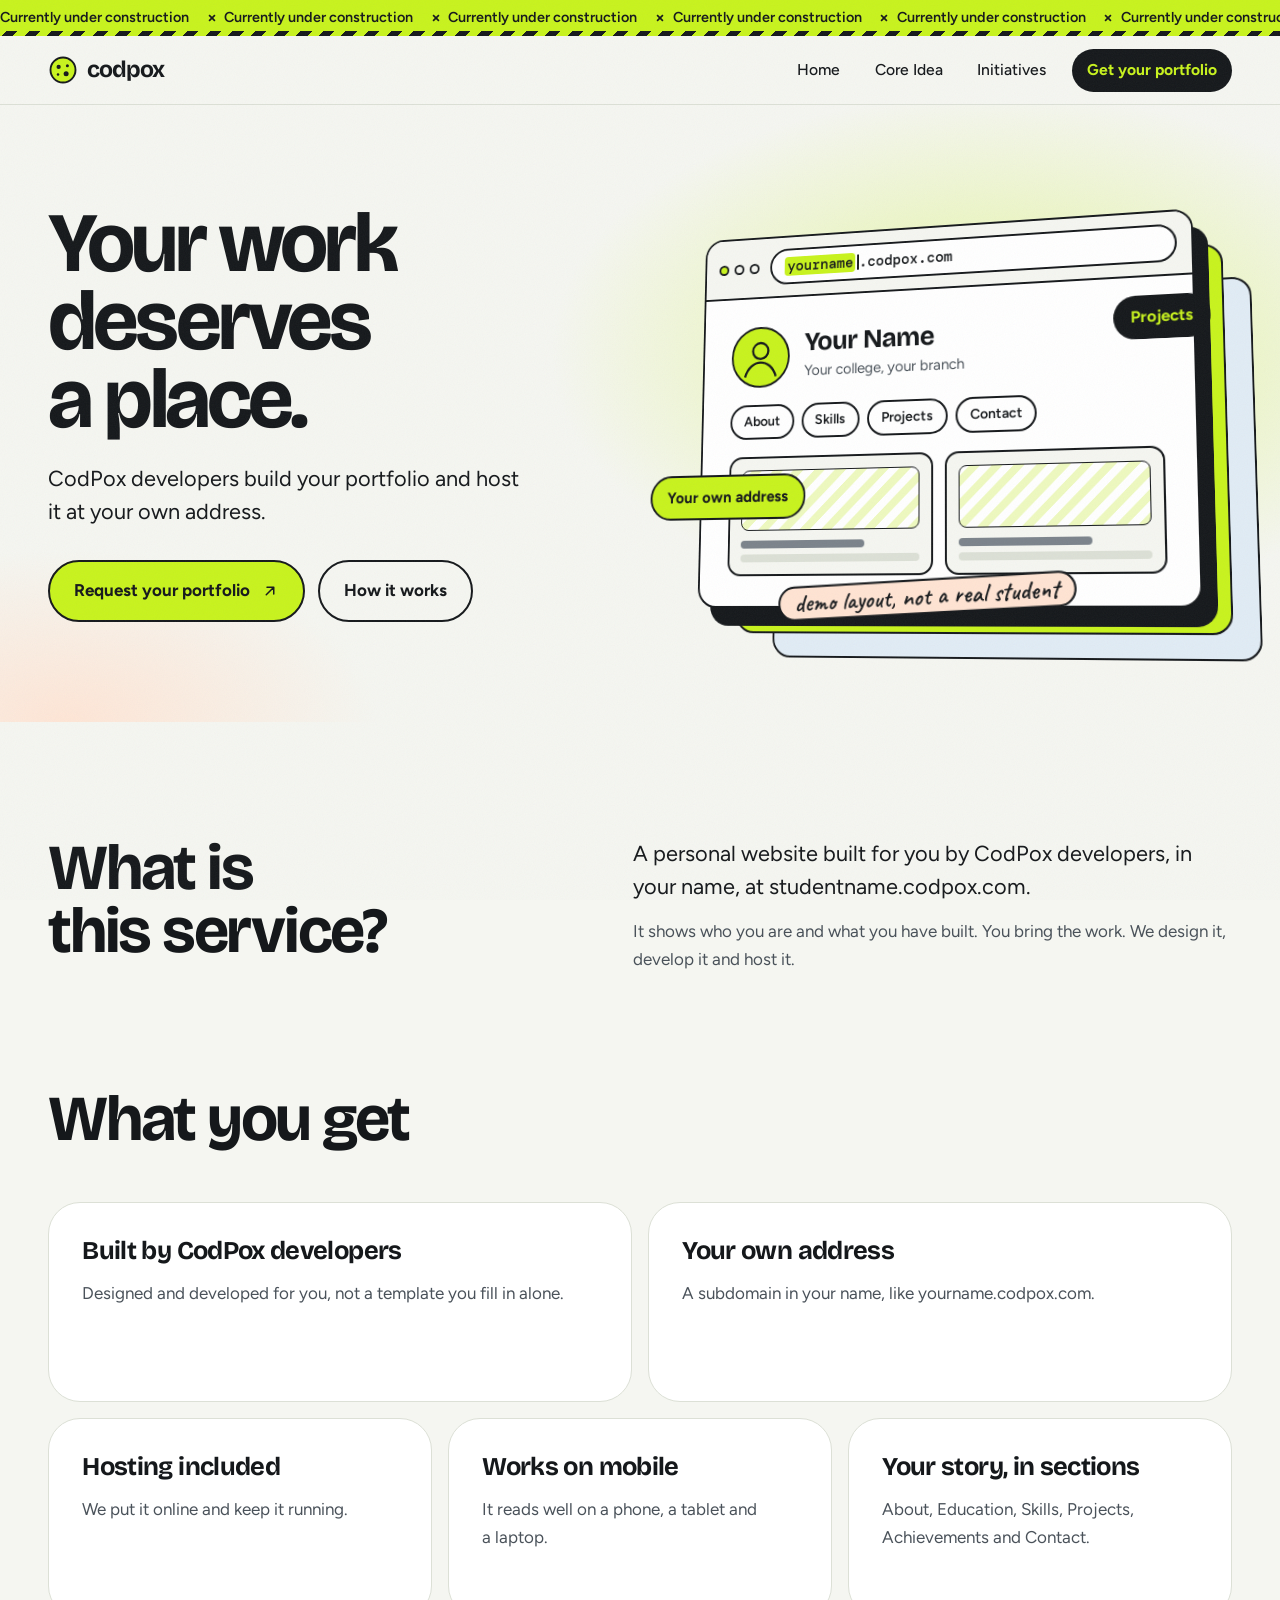
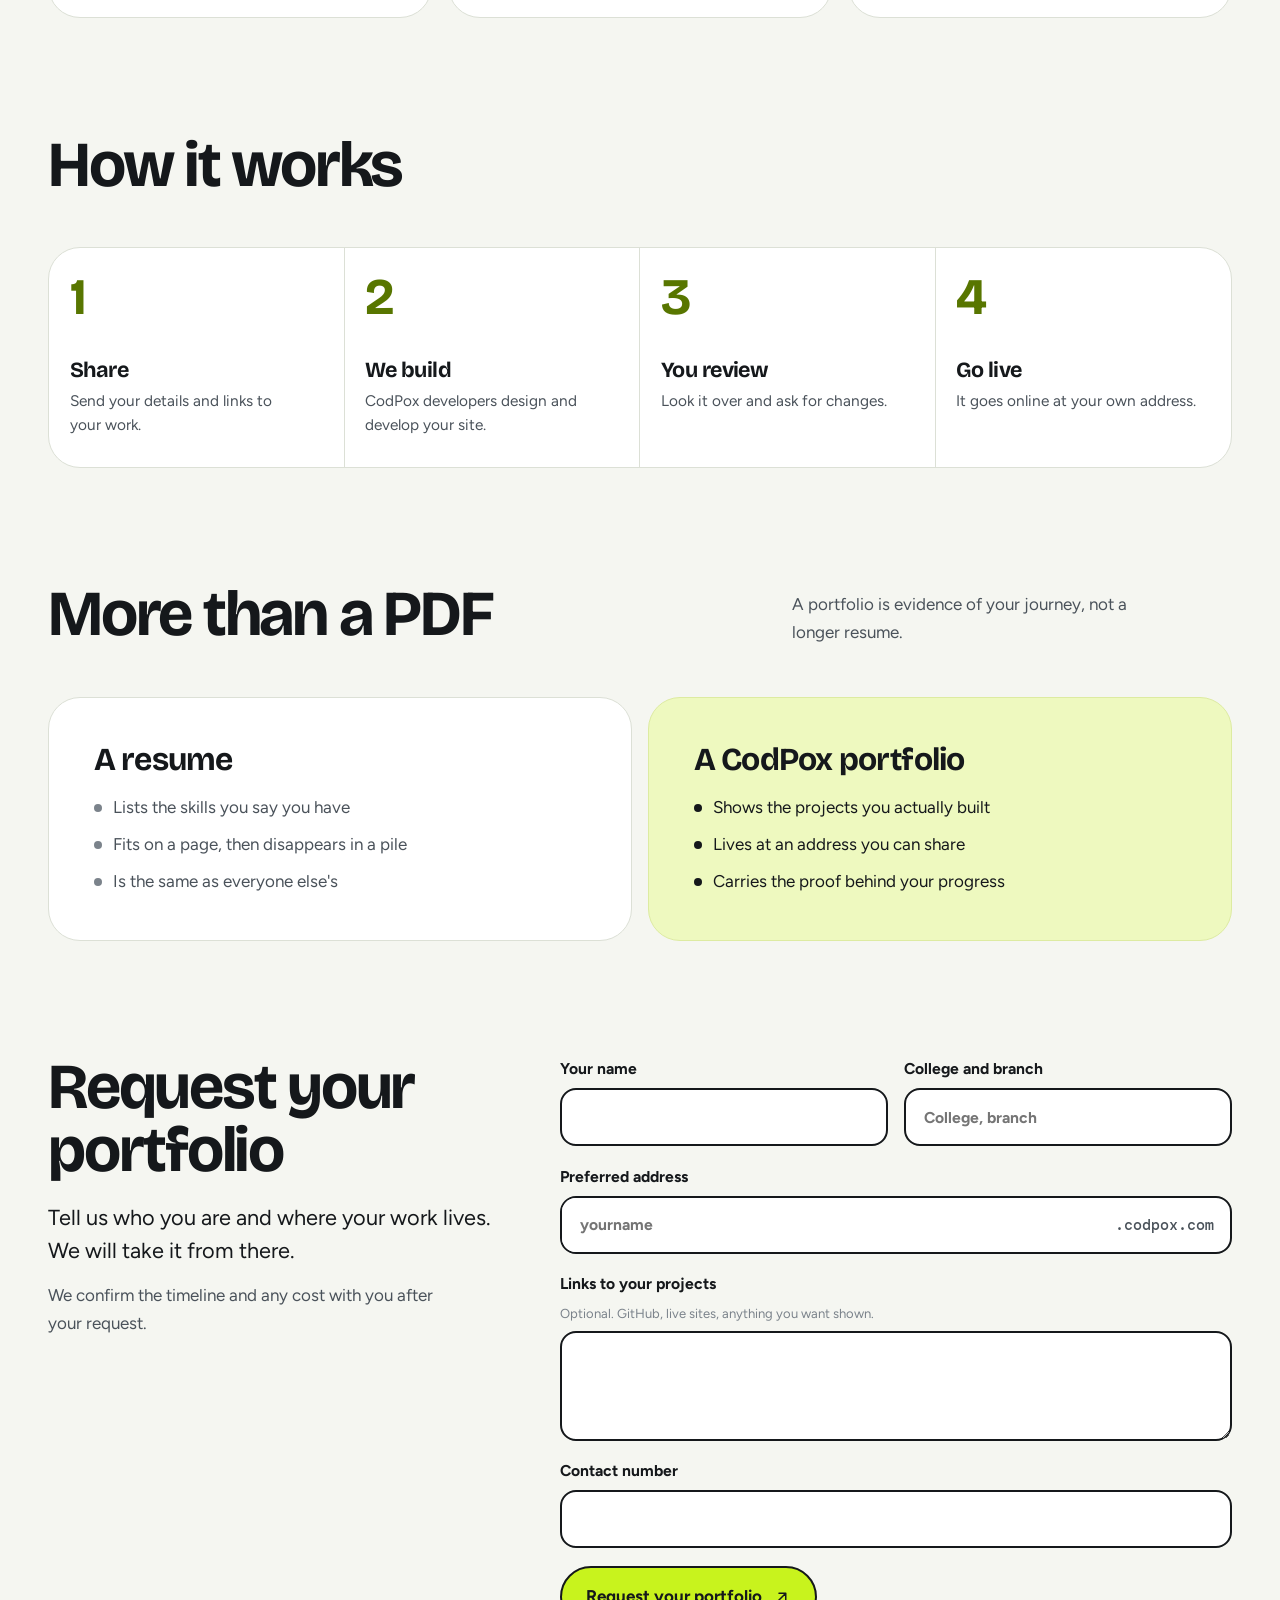
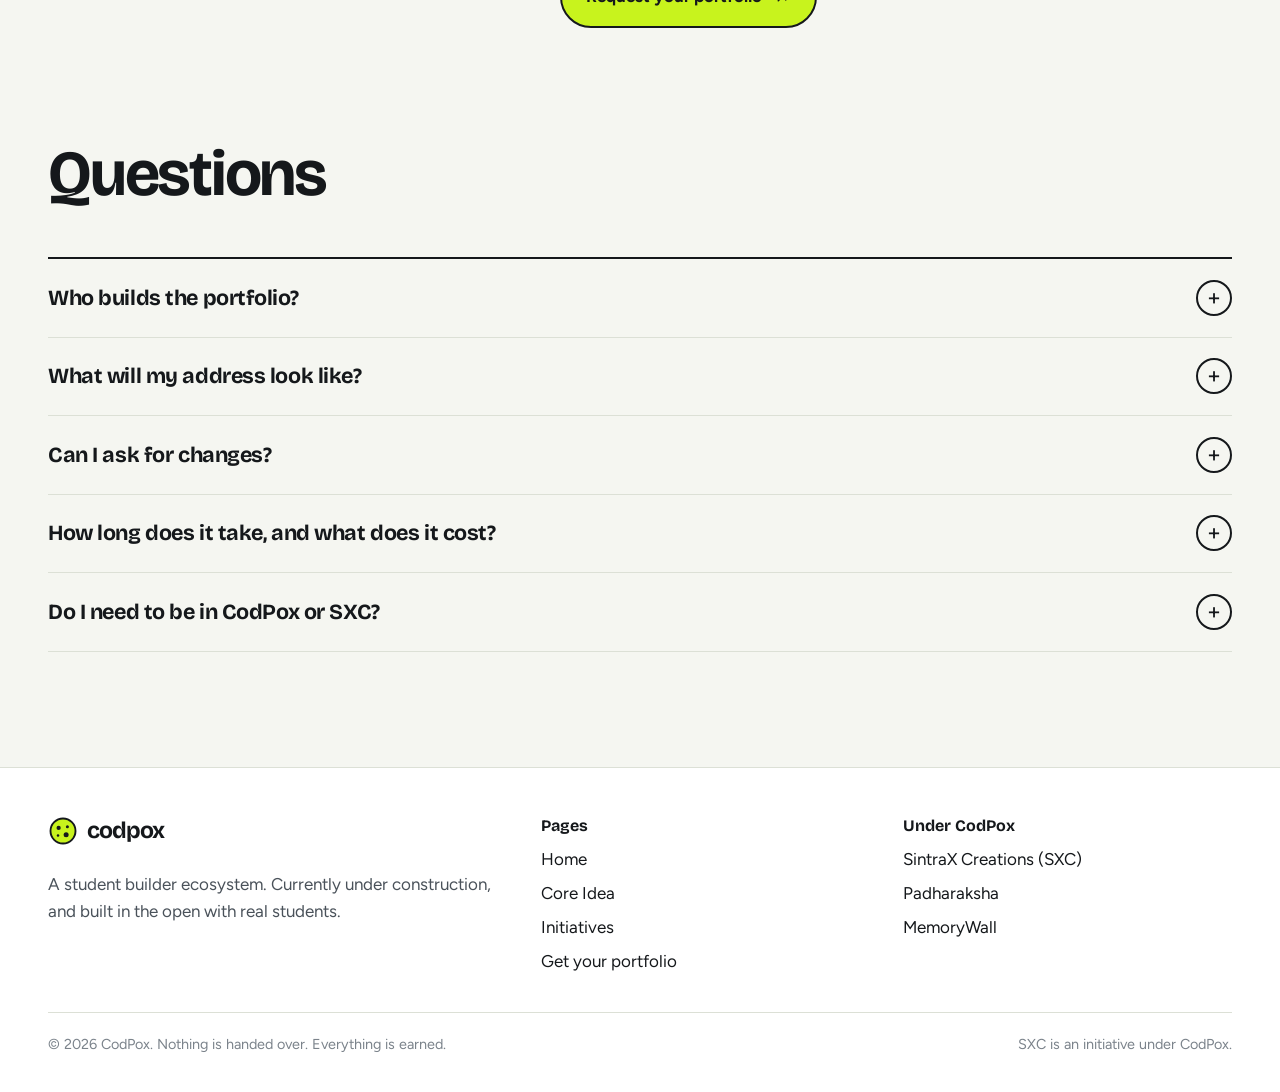
==== portfolio.html @ 6e6ae678 "Add CodPox website" ====
<!doctype html>
<html lang="en">
<head>
<meta charset="utf-8">
<meta name="viewport" content="width=device-width,initial-scale=1">
<title>Get your portfolio | CodPox</title>
<meta name="description" content="CodPox developers build your portfolio and host it at yourname.codpox.com. Your work deserves a place.">
<meta name="theme-color" content="#C8F31D">
<link rel="icon" href="data:image/svg+xml,%3Csvg xmlns='http://www.w3.org/2000/svg' viewBox='0 0 48 48'%3E%3Ccircle cx='24' cy='24' r='20' fill='%23C8F31D' stroke='%2315181B' stroke-width='3'/%3E%3Ccircle cx='17' cy='19' r='3.4'/%3E%3Ccircle cx='31' cy='17' r='2.4'/%3E%3Ccircle cx='29' cy='30' r='4'/%3E%3C/svg%3E">
<link rel="preconnect" href="https://fonts.googleapis.com">
<link rel="preconnect" href="https://fonts.gstatic.com" crossorigin>
<link href="https://fonts.googleapis.com/css2?family=Bricolage+Grotesque:opsz,wght@12..96,500;12..96,700;12..96,800&family=Caveat:wght@600&family=DM+Mono:wght@500&family=Figtree:wght@400;500;600;700&display=swap" rel="stylesheet">
<link rel="stylesheet" href="css/style.css">
</head>
<body>
<svg width="0" height="0" style="position:absolute" aria-hidden="true"><defs>
<symbol id="i-arrow" viewBox="0 0 24 24"><path d="M7 17 17 7M8 7h9v9"/></symbol>
<symbol id="i-x" viewBox="0 0 24 24"><path d="M5 5l14 14M19 5 5 19" stroke-width="4"/></symbol>
<symbol id="i-spore" viewBox="0 0 48 48"><circle cx="24" cy="24" r="20" fill="#C8F31D" stroke="#15181B" stroke-width="3"/><circle cx="17" cy="19" r="3.4" fill="#15181B"/><circle cx="31" cy="17" r="2.4" fill="#15181B"/><circle cx="29" cy="30" r="4" fill="#15181B"/><circle cx="16" cy="31" r="2" fill="#15181B"/></symbol>
</defs></svg>
<a class="sr" href="#main">Skip to content</a>
<div class="tape" role="note" aria-label="CodPox is currently under construction"><div class="track" aria-hidden="true"><span>Currently under construction<svg viewBox="0 0 24 24" aria-hidden="true"><use href="#i-x" stroke="#15181B" fill="none"/></svg></span><span>Currently under construction<svg viewBox="0 0 24 24" aria-hidden="true"><use href="#i-x" stroke="#15181B" fill="none"/></svg></span><span>Currently under construction<svg viewBox="0 0 24 24" aria-hidden="true"><use href="#i-x" stroke="#15181B" fill="none"/></svg></span><span>Currently under construction<svg viewBox="0 0 24 24" aria-hidden="true"><use href="#i-x" stroke="#15181B" fill="none"/></svg></span><span>Currently under construction<svg viewBox="0 0 24 24" aria-hidden="true"><use href="#i-x" stroke="#15181B" fill="none"/></svg></span><span>Currently under construction<svg viewBox="0 0 24 24" aria-hidden="true"><use href="#i-x" stroke="#15181B" fill="none"/></svg></span><span>Currently under construction<svg viewBox="0 0 24 24" aria-hidden="true"><use href="#i-x" stroke="#15181B" fill="none"/></svg></span><span>Currently under construction<svg viewBox="0 0 24 24" aria-hidden="true"><use href="#i-x" stroke="#15181B" fill="none"/></svg></span><span>Currently under construction<svg viewBox="0 0 24 24" aria-hidden="true"><use href="#i-x" stroke="#15181B" fill="none"/></svg></span><span>Currently under construction<svg viewBox="0 0 24 24" aria-hidden="true"><use href="#i-x" stroke="#15181B" fill="none"/></svg></span><span>Currently under construction<svg viewBox="0 0 24 24" aria-hidden="true"><use href="#i-x" stroke="#15181B" fill="none"/></svg></span><span>Currently under construction<svg viewBox="0 0 24 24" aria-hidden="true"><use href="#i-x" stroke="#15181B" fill="none"/></svg></span><span>Currently under construction<svg viewBox="0 0 24 24" aria-hidden="true"><use href="#i-x" stroke="#15181B" fill="none"/></svg></span><span>Currently under construction<svg viewBox="0 0 24 24" aria-hidden="true"><use href="#i-x" stroke="#15181B" fill="none"/></svg></span><span>Currently under construction<svg viewBox="0 0 24 24" aria-hidden="true"><use href="#i-x" stroke="#15181B" fill="none"/></svg></span><span>Currently under construction<svg viewBox="0 0 24 24" aria-hidden="true"><use href="#i-x" stroke="#15181B" fill="none"/></svg></span></div></div>
<header class="nav"><div class="wrap">
<a class="logo" href="index.html" aria-label="CodPox home"><svg viewBox="0 0 48 48" aria-hidden="true"><use href="#i-spore"/></svg>codpox</a>
<button class="burger" aria-label="Menu" aria-expanded="false" aria-controls="menu"><span></span><span></span><span></span></button>
<nav aria-label="Main"><ul class="menu" id="menu"><li><a href="index.html">Home</a></li><li><a href="core-idea.html">Core Idea</a></li><li><a href="initiatives.html">Initiatives</a></li><li class="cta"><a href="portfolio.html" aria-current="page">Get your portfolio</a></li></ul></nav>
</div></header>
<main id="main">

<section class="phero">
<div class="wrap">
<div>
<h1>Your work deserves a place.</h1>
<p class="lead">CodPox developers build your portfolio and host it at your own address.</p>
<div class="actions"><a class="btn" href="#request-form">Request your portfolio <svg class="ico" viewBox="0 0 24 24" aria-hidden="true"><use href="#i-arrow"/></svg></a><a class="btn btn--ghost" href="#how">How it works</a></div>
</div>
<div class="stage3d"><div class="tilt" data-tilt>
<div class="browser">
<div class="chrome"><div class="dots" aria-hidden="true"><i></i><i></i><i></i></div>
<div class="addr" role="img" aria-label="Browser address: yourname.codpox.com"><b><span data-typer>yourname</span></b><span class="caret" aria-hidden="true"></span>.codpox.com</div></div>
<div class="site" aria-hidden="true">
<div class="who"><div class="avatar"></div><div><h3>Your Name</h3><p>Your college, your branch</p></div></div>
<div class="sec-chips"><span>About</span><span>Skills</span><span>Projects</span><span>Contact</span></div>
<div class="pgrid"><div class="pcard"><div class="shot"></div><i></i><i></i></div><div class="pcard"><div class="shot"></div><i></i><i></i></div></div>
</div></div>
<span class="float f1" aria-hidden="true">Projects</span><span class="float f2" aria-hidden="true">Your own address</span>
<div class="demo-tag" aria-hidden="true"><span class="hand">demo layout, not a real student</span></div>
</div></div>
</div>
</section>

<section class="sec">
<div class="wrap split">
<h2>What is this service?</h2>
<div>
<p class="lead">A personal website built for you by CodPox developers, in your name, at studentname.codpox.com.</p>
<p>It shows who you are and what you have built. You bring the work. We design it, develop it and host it.</p>
</div>
</div>
</section>

<section class="sec" style="padding-top:0">
<div class="wrap">
<div class="head"><h2>What you get</h2></div>
<div class="get">
<article class="card g1 panel--lime"><h3>Built by CodPox developers</h3><p>Designed and developed for you, not a template you fill in alone.</p></article>
<article class="card g2 panel--sky"><h3>Your own address</h3><p>A subdomain in your name, like yourname.codpox.com.</p></article>
<article class="card g3"><h3>Hosting included</h3><p>We put it online and keep it running.</p></article>
<article class="card g4"><h3>Works on mobile</h3><p>It reads well on a phone, a tablet and a laptop.</p></article>
<article class="card g5 panel--peach"><h3>Your story, in sections</h3><p>About, Education, Skills, Projects, Achievements and Contact.</p></article>
</div>
</div>
</section>

<section class="sec" id="how" style="padding-top:0">
<div class="wrap">
<div class="head"><h2>How it works</h2></div>
<div class="steps" style="grid-template-columns:repeat(4,1fr)">
<div class="step"><h3>Share</h3><p>Send your details and links to your work.</p></div>
<div class="step"><h3>We build</h3><p>CodPox developers design and develop your site.</p></div>
<div class="step"><h3>You review</h3><p>Look it over and ask for changes.</p></div>
<div class="step"><h3>Go live</h3><p>It goes online at your own address.</p></div>
</div>
</div>
</section>

<section class="sec" style="padding-top:0">
<div class="wrap">
<div class="head"><h2>More than a PDF</h2><p>A portfolio is evidence of your journey, not a longer resume.</p></div>
<div class="vs">
<div class="panel"><h3>A resume</h3><ul><li>Lists the skills you say you have</li><li>Fits on a page, then disappears in a pile</li><li>Is the same as everyone else's</li></ul></div>
<div class="panel panel--lime"><h3>A CodPox portfolio</h3><ul><li>Shows the projects you actually built</li><li>Lives at an address you can share</li><li>Carries the proof behind your progress</li></ul></div>
</div>
</div>
</section>

<section class="sec" id="request-form" style="padding-top:0">
<div class="wrap formwrap">
<div><h2>Request your portfolio</h2><p class="lead" style="margin-top:1.2rem">Tell us who you are and where your work lives. We will take it from there.</p>
<p style="margin-top:1rem">We confirm the timeline and any cost with you after your request.</p></div>
<div>
<form id="request" data-contact="">
<div class="two">
<label>Your name<input name="name" required autocomplete="name"></label>
<label>College and branch<input name="college" required placeholder="College, branch"></label>
</div>
<label>Preferred address<span class="field"><input name="address" required placeholder="yourname" pattern="[A-Za-z0-9\-]+" title="Letters, numbers and hyphens only" autocapitalize="none"><span>.codpox.com</span></span></label>
<label>Links to your projects <small>Optional. GitHub, live sites, anything you want shown.</small><textarea name="links"></textarea></label>
<label>Contact number<input name="phone" type="tel" required autocomplete="tel"></label>
<div><button class="btn" type="submit">Request your portfolio <svg class="ico" viewBox="0 0 24 24" aria-hidden="true"><use href="#i-arrow"/></svg></button></div>
</form>
<div class="result" id="result" role="status" aria-live="polite">
<h3>Your request is ready</h3>
<pre id="summary"></pre>
<p id="result-note"></p>
<div class="actions" style="margin-top:1rem"><button class="btn btn--ghost" id="copy" type="button">Copy request</button></div>
</div>
</div>
</div>
</section>

<section class="sec" style="padding-top:0">
<div class="wrap">
<div class="head"><h2>Questions</h2></div>
<details><summary>Who builds the portfolio?</summary><p>CodPox developers design and develop it for you.</p></details>
<details><summary>What will my address look like?</summary><p>A subdomain in your name, such as yourname.codpox.com. If the name you want is taken, we will agree on another with you.</p></details>
<details><summary>Can I ask for changes?</summary><p>Yes. You review the portfolio before it goes live and can ask for changes then.</p></details>
<details><summary>How long does it take, and what does it cost?</summary><p>We confirm both with you after you send your request.</p></details>
<details><summary>Do I need to be in CodPox or SXC?</summary><p>Your portfolio shows the work you have built. Send your request and we will confirm the details with you.</p></details>
</div>
</section>
</main>
<footer class="foot"><div class="wrap">
<div class="cols">
<div><a class="logo" href="index.html"><svg viewBox="0 0 48 48" aria-hidden="true"><use href="#i-spore"/></svg>codpox</a>
<p style="margin-top:1rem">A student builder ecosystem. Currently under construction, and built in the open with real students.</p></div>
<div><h4>Pages</h4><ul><li><a href="index.html">Home</a></li><li><a href="core-idea.html">Core Idea</a></li><li><a href="initiatives.html">Initiatives</a></li><li><a href="portfolio.html">Get your portfolio</a></li></ul></div>
<div><h4>Under CodPox</h4><ul><li><a href="https://sxc.codpox.com" target="_blank" rel="noopener">SintraX Creations (SXC)</a></li><li><span>Padharaksha</span></li><li><span>MemoryWall</span></li></ul></div>
</div>
<div class="fine"><span>© 2026 CodPox. Nothing is handed over. Everything is earned.</span><span>SXC is an initiative under CodPox.</span></div>
</div></footer>
<script src="js/main.js" defer></script>
</body>
</html>
---- css/style.css ----
/* CodPox — light, premium, construction-tape identity */
:root{
  --paper:#F5F6F1;
  --white:#FFFFFF;
  --ink:#15181B;
  --ink-2:#4A525A;
  --ink-3:#7B838B;
  --line:#DCE0D6;
  --lime:#C8F31D;
  --lime-deep:#587600;
  --lime-pale:#EEF9BF;
  --sky:#E1ECF5;
  --peach:#FFE4D3;
  --amber:#F5A623;

  --display:"Bricolage Grotesque","Segoe UI",system-ui,sans-serif;
  --body:"Figtree","Segoe UI",system-ui,sans-serif;
  --hand:"Caveat","Segoe Print",cursive;
  --mono:"DM Mono",ui-monospace,Menlo,monospace;

  --r-lg:32px; --r-md:22px; --r-sm:12px;
  --ease:cubic-bezier(.2,.8,.2,1);
}
*,*::before,*::after{box-sizing:border-box}
*{margin:0}
html{overflow-x:clip;scroll-behavior:smooth;-webkit-text-size-adjust:100%}
body{
  font:400 1.0625rem/1.62 var(--body);
  background:var(--paper);color:var(--ink);
  -webkit-font-smoothing:antialiased;overflow-x:hidden;
}
body::before{ /* fine paper grain */
  content:"";position:fixed;inset:0;pointer-events:none;z-index:100;opacity:.05;
  background-image:url("data:image/svg+xml,%3Csvg xmlns='http://www.w3.org/2000/svg' width='160' height='160'%3E%3Cfilter id='n'%3E%3CfeTurbulence type='fractalNoise' baseFrequency='.9' numOctaves='2' stitchTiles='stitch'/%3E%3C/filter%3E%3Crect width='100%25' height='100%25' filter='url(%23n)'/%3E%3C/svg%3E");
}
img,svg,canvas{display:block;max-width:100%}
a{color:inherit;text-decoration:none}
button,input,textarea{font:inherit;color:inherit}
:focus-visible{outline:3px solid var(--ink);outline-offset:3px;border-radius:6px}
::selection{background:var(--lime);color:var(--ink)}
.sr{position:absolute;width:1px;height:1px;overflow:hidden;clip:rect(0 0 0 0);white-space:nowrap}

.wrap{width:min(1240px,100% - 2*clamp(16px,4vw,48px));margin-inline:auto}
.sec{padding-block:clamp(64px,9vw,128px)}
.sec--tight{padding-block:clamp(40px,6vw,80px)}

h1,h2,h3{font-family:var(--display);font-weight:700;letter-spacing:-.035em;line-height:.98;text-wrap:balance}
h1{font-size:clamp(3rem,8.2vw,7.6rem);line-height:.9;letter-spacing:-.045em}
h2{font-size:clamp(2.1rem,5vw,4.2rem)}
h3{font-size:clamp(1.3rem,2vw,1.7rem);line-height:1.08;letter-spacing:-.025em}
p{max-width:62ch;color:var(--ink-2);text-wrap:pretty}
.lead{font-size:clamp(1.15rem,1.7vw,1.4rem);line-height:1.5;color:var(--ink)}
.hand{font-family:var(--hand);font-weight:600;font-size:1.6rem;line-height:1;color:var(--ink);letter-spacing:0}

/* ---------- construction tape (site-wide) ---------- */
.tape{position:relative;overflow:hidden;background:var(--lime);color:var(--ink);height:36px;display:flex;align-items:center;font-weight:600;font-size:.9rem}
.tape::after{content:"";position:absolute;left:0;right:0;bottom:0;height:5px;background:repeating-linear-gradient(-45deg,var(--ink) 0 8px,transparent 8px 16px)}
.track{display:flex;align-items:center;width:max-content;animation:slide 38s linear infinite;white-space:nowrap}
.track span{display:inline-flex;align-items:center;gap:1.1rem;padding-right:1.1rem}
.track svg{width:10px;height:10px;flex:none}
@keyframes slide{to{transform:translateX(-50%)}}

/* ---------- header ---------- */
.nav{position:sticky;top:0;z-index:60;background:rgba(245,246,241,.84);-webkit-backdrop-filter:blur(14px);backdrop-filter:blur(14px);border-bottom:1px solid var(--line)}
.nav .wrap{display:flex;align-items:center;justify-content:space-between;height:68px;gap:1rem}
.logo{display:inline-flex;align-items:center;gap:.55rem;font:700 1.45rem/1 var(--display);letter-spacing:-.04em}
.logo svg{width:30px;height:30px}
.menu{display:flex;align-items:center;gap:.25rem;list-style:none;padding:0}
.menu a{display:block;padding:.55rem .95rem;border-radius:999px;font-weight:500;font-size:.98rem;transition:background .2s}
.menu a:hover{background:rgba(21,24,27,.06)}
.menu a[aria-current="page"]{background:var(--ink);color:#fff}
.menu .cta a{background:var(--lime);font-weight:700;margin-left:.4rem}
.menu .cta a:hover{background:#B8E40F}
.menu .cta a[aria-current="page"]{background:var(--ink);color:var(--lime)}
.burger{display:none;width:44px;height:44px;border:1px solid var(--line);border-radius:50%;background:#fff;cursor:pointer;place-items:center}
.burger span{display:block;width:18px;height:2px;background:var(--ink);margin:3px auto;transition:transform .25s var(--ease),opacity .2s}
@media(max-width:860px){
  .burger{display:grid}
  .menu{position:absolute;left:0;right:0;top:68px;flex-direction:column;align-items:stretch;background:var(--paper);padding:12px 16px 20px;border-bottom:1px solid var(--line);display:none}
  .menu.open{display:flex}
  .menu a{padding:.9rem 1rem;font-size:1.1rem}
  .menu .cta a{margin:.4rem 0 0;text-align:center}
  .burger[aria-expanded="true"] span:nth-child(1){transform:translateY(5px) rotate(45deg)}
  .burger[aria-expanded="true"] span:nth-child(2){opacity:0}
  .burger[aria-expanded="true"] span:nth-child(3){transform:translateY(-5px) rotate(-45deg)}
}

/* ---------- buttons ---------- */
.btn{position:relative;display:inline-flex;align-items:center;gap:.7rem;padding:.95rem 1.5rem;border-radius:999px;font-weight:700;border:2px solid var(--ink);background:var(--lime);color:var(--ink);cursor:pointer;overflow:hidden;isolation:isolate;transition:color .3s var(--ease)}
.btn::before{content:"";position:absolute;inset:0;background:var(--ink);transform:translateY(101%);transition:transform .4s var(--ease);z-index:-1}
.btn:hover{color:var(--lime)}
.btn:hover::before{transform:none}
.btn .ico{width:18px;height:18px;transition:transform .3s var(--ease)}
.btn:hover .ico{transform:rotate(45deg)}
.btn--ghost{background:transparent}
.btn--ghost:hover{color:#fff}
.ico{width:20px;height:20px;fill:none;stroke:currentColor;stroke-width:2;stroke-linecap:round;stroke-linejoin:round;flex:none}
.actions{display:flex;flex-wrap:wrap;gap:.8rem;margin-top:2rem}

/* ---------- status ---------- */
.status{display:inline-flex;align-items:center;gap:.5rem;padding:.35rem .8rem;border-radius:999px;background:#fff;border:1px solid var(--line);font-weight:600;font-size:.88rem;white-space:nowrap}
.status i{width:9px;height:9px;border-radius:50%;background:var(--ink-3)}
.s-run i{background:#6FBF00;box-shadow:0 0 0 0 rgba(111,191,0,.5);animation:pulse 2.2s infinite}
.s-dev i{background:var(--amber)}
@keyframes pulse{70%{box-shadow:0 0 0 8px rgba(111,191,0,0)}100%{box-shadow:0 0 0 0 rgba(111,191,0,0)}}

/* ---------- panels ---------- */
.panel{background:#fff;border:1px solid var(--line);border-radius:var(--r-lg);padding:clamp(24px,3.5vw,48px)}
.panel--lime{background:var(--lime-pale);border-color:#DDEBA1}
.panel--sky{background:var(--sky);border-color:#CBDCEA}
.panel--peach{background:var(--peach);border-color:#F4D0B9}
.panel--dash{background:transparent;border:2px dashed #B8BEB0}

/* ---------- HOME hero ---------- */
.hero{position:relative;overflow:hidden;padding-block:clamp(36px,6vw,80px) clamp(48px,7vw,96px);
  background:
    radial-gradient(48% 55% at 82% 38%,rgba(200,243,29,.38),transparent 70%),
    radial-gradient(40% 45% at 6% 100%,rgba(225,236,245,.95),transparent 70%)}
.hero .wrap{position:relative;min-height:clamp(480px,70vh,720px);display:flex;flex-direction:column;justify-content:center}
.hero h1{position:relative;z-index:2}
.line{display:block;overflow:hidden;padding-bottom:.07em}
.line>span{display:inline-block;transform:translateY(112%);animation:rise 1s var(--ease) forwards;animation-delay:calc(var(--i)*110ms + 150ms)}
@keyframes rise{to{transform:none}}
.hero .sub{position:relative;z-index:2;margin-top:1.8rem;max-width:34ch}
.hero .actions{position:relative;z-index:2}
.spore{position:absolute;right:-2%;top:50%;translate:0 -50%;width:min(52vw,660px);aspect-ratio:1;z-index:1}
.spore canvas{width:100%;height:100%;cursor:grab}
.note{position:absolute;z-index:3;display:flex;align-items:flex-start;gap:.35rem;transform:rotate(-5deg)}
.note svg{width:54px;height:54px;stroke:var(--ink);fill:none;stroke-width:2.2;stroke-linecap:round;stroke-linejoin:round}
.hero .note{right:5%;bottom:6%}
@media(max-width:860px){
  .hero .wrap{min-height:0}
  .spore{position:relative;right:auto;top:auto;translate:none;width:min(88vw,460px);margin:1.5rem auto -1rem}
  .hero .note{right:4%;bottom:0}
}

/* marquee band */
.band{position:relative;background:var(--lime);border-block:3px solid var(--ink);transform:rotate(-1.4deg);margin-block:clamp(10px,2vw,30px);overflow:hidden}
.band .track{animation-duration:46s;font:700 clamp(2.2rem,6vw,5rem)/1 var(--display);letter-spacing:-.04em;padding-block:.9rem}
.band .track span{gap:clamp(1.2rem,3vw,2.4rem);padding-right:clamp(1.2rem,3vw,2.4rem)}
.band .track svg{width:clamp(28px,4vw,48px);height:clamp(28px,4vw,48px)}
.band--ink{background:var(--ink);color:var(--lime);transform:rotate(1.2deg);margin-top:-8px;border-color:var(--ink)}
.band--ink .track{animation-direction:reverse;font-size:clamp(1.3rem,3vw,2.2rem);padding-block:.7rem}

/* what is */
.split{display:grid;grid-template-columns:1fr 1.15fr;gap:clamp(24px,5vw,80px);align-items:start}
.split p+p{margin-top:1rem}
@media(max-width:860px){.split{grid-template-columns:1fr}}

/* journey strip */
.stages{display:grid;grid-template-columns:repeat(4,1fr);gap:16px;margin-top:2.5rem;position:relative;counter-reset:st}
.stage{position:relative;background:#fff;border:1px solid var(--line);border-radius:var(--r-md);padding:1.4rem 1.4rem 1.6rem;counter-increment:st}
.stage::before{content:counter(st);display:grid;place-items:center;width:38px;height:38px;border-radius:50%;background:var(--lime);border:2px solid var(--ink);font:700 1rem var(--display);margin-bottom:1.2rem}
.stage h3{margin-bottom:.4rem}
.stage p{font-size:.98rem}
.stage .when{display:inline-block;margin-top:.9rem;font-weight:600;font-size:.85rem;color:var(--ink-3)}
.stage--later{background:transparent;border:2px dashed #B8BEB0}
.stage--later::before{background:transparent;border-style:dashed}
.stage:nth-child(2){margin-top:22px}.stage:nth-child(3){margin-top:44px}.stage:nth-child(4){margin-top:66px}
@media(max-width:960px){.stages{grid-template-columns:1fr 1fr}.stage:nth-child(n){margin-top:0}}
@media(max-width:560px){.stages{grid-template-columns:1fr}}

/* head row */
.head{display:flex;justify-content:space-between;align-items:end;gap:2rem;flex-wrap:wrap;margin-bottom:clamp(28px,4vw,52px)}
.head p{max-width:40ch}

/* running now bento */
.bento{display:grid;grid-template-columns:repeat(6,1fr);gap:16px}
.card{position:relative;display:flex;flex-direction:column;gap:1rem;padding:clamp(22px,2.6vw,36px);border-radius:var(--r-lg);border:1px solid var(--line);background:#fff;min-height:240px}
.card h3{font-size:clamp(1.7rem,3vw,2.6rem)}
.card .push{margin-top:auto;display:flex;align-items:center;justify-content:space-between;gap:1rem;flex-wrap:wrap}
.c-a{grid-column:span 4;background:var(--lime-pale);border-color:#DDEBA1}
.c-b{grid-column:span 2}
.c-c{grid-column:span 3;background:var(--sky);border-color:#CBDCEA}
.c-d{grid-column:span 3;background:transparent;border:2px dashed #B8BEB0}
.card .hand{position:absolute;right:28px;top:22px;transform:rotate(4deg)}
@media(max-width:860px){.c-a,.c-b,.c-c,.c-d{grid-column:span 6}.card{min-height:200px}}
.textlink{display:inline-flex;align-items:center;gap:.4rem;font-weight:700;border-bottom:2px solid var(--lime);padding-bottom:1px}
.textlink:hover{border-color:var(--ink)}

/* three doors */
.doors{display:grid;grid-template-columns:repeat(3,1fr);gap:16px}
.door{position:relative;display:flex;flex-direction:column;justify-content:space-between;gap:3rem;min-height:340px;padding:clamp(22px,2.6vw,34px);border-radius:var(--r-lg);background:#fff;border:1px solid var(--line);overflow:hidden;isolation:isolate}
.door::before{content:"";position:absolute;inset:0;background:var(--lime);transform:translateY(101%);transition:transform .5s var(--ease);z-index:-1}
.door:hover::before,.door:focus-visible::before{transform:none}
.door .pic{width:100%;height:120px}
.door .pic *{vector-effect:non-scaling-stroke}
.door p{color:var(--ink-2);margin-top:.5rem}
.door .go{align-self:flex-end;width:52px;height:52px;border-radius:50%;border:2px solid var(--ink);display:grid;place-items:center;transition:transform .4s var(--ease),background .3s}
.door:hover .go{transform:rotate(45deg);background:var(--ink);color:var(--lime)}
@media(max-width:860px){.doors{grid-template-columns:1fr}.door{min-height:0}}

/* closing */
.closing{position:relative;text-align:left}
.closing h2{font-size:clamp(2.6rem,8vw,7rem);line-height:.92;letter-spacing:-.045em}

/* ---------- footer ---------- */
.foot{border-top:1px solid var(--line);padding-block:48px 36px;background:var(--white)}
.foot .cols{display:grid;grid-template-columns:1.4fr 1fr 1fr;gap:32px}
.foot h4{font:700 1rem var(--display);margin-bottom:.7rem}
.foot ul{list-style:none;padding:0;display:grid;gap:.4rem}
.foot a:hover{text-decoration:underline;text-decoration-color:var(--lime);text-decoration-thickness:3px;text-underline-offset:3px}
.foot .fine{margin-top:36px;padding-top:20px;border-top:1px solid var(--line);font-size:.9rem;color:var(--ink-3);display:flex;justify-content:space-between;gap:1rem;flex-wrap:wrap}
@media(max-width:760px){.foot .cols{grid-template-columns:1fr}}

/* ---------- CORE IDEA ---------- */
.page-hero{padding-block:clamp(40px,6vw,88px) clamp(20px,3vw,40px);background:radial-gradient(45% 60% at 90% 10%,rgba(200,243,29,.3),transparent 70%)}
.page-hero h1{font-size:clamp(2.8rem,7.4vw,6.8rem);max-width:15ch}
.page-hero .lead{margin-top:1.6rem;max-width:44ch}
.crossed{position:relative;height:clamp(200px,25vw,310px);margin-top:clamp(20px,4vw,48px);overflow:hidden}
.crossed .band{position:absolute;left:-3%;right:-3%;top:6%;margin:0}
.crossed .band--ink{top:60%;margin:0}

.statement{font:700 clamp(2.4rem,7vw,6.2rem)/.96 var(--display);letter-spacing:-.045em;max-width:16ch}
.statement em{font-style:normal;background:linear-gradient(transparent 62%,var(--lime) 62% 92%,transparent 92%)}

.qlist{border-top:2px solid var(--ink)}
.q{display:grid;grid-template-columns:1.1fr 1fr;gap:1.5rem;align-items:baseline;padding:1.4rem 0;border-bottom:1px solid var(--line);transition:padding .35s var(--ease),background .3s}
.q:hover{padding-left:1rem;background:linear-gradient(90deg,var(--lime-pale),transparent)}
.q h3{font-size:clamp(1.5rem,3vw,2.4rem)}
.q p{font-size:1.05rem}
@media(max-width:760px){.q{grid-template-columns:1fr;gap:.4rem}}

.steps{display:grid;grid-template-columns:repeat(6,1fr);gap:0;counter-reset:s;border:1px solid var(--line);border-radius:var(--r-lg);background:#fff;overflow:hidden}
.step{padding:1.5rem 1.3rem 1.8rem;border-right:1px solid var(--line);counter-increment:s;position:relative;transition:background .3s}
.step:last-child{border-right:0}
.step:hover{background:var(--lime-pale)}
.step::before{content:counter(s);display:block;font:700 3.2rem/1 var(--display);letter-spacing:-.05em;color:var(--lime-deep);margin-bottom:2.2rem}
.step h3{font-size:1.35rem;margin-bottom:.4rem}
.step p{font-size:.96rem}
@media(max-width:1000px){.steps{grid-template-columns:repeat(3,1fr)}.step:nth-child(3){border-right:0}.step:nth-child(-n+3){border-bottom:1px solid var(--line)}}
@media(max-width:560px){.steps{grid-template-columns:1fr}.step{border-right:0;border-bottom:1px solid var(--line)}.step:last-child{border-bottom:0}}

/* mountain */
.mountain{position:relative;border-radius:var(--r-lg);overflow:hidden;background:linear-gradient(#DCE9F4,#F6F8F2 78%);border:1px solid var(--line)}
.mountain svg{width:100%;height:auto}
.mt-label rect{fill:#fff;stroke:var(--ink);stroke-width:2}
.mt-label text{font:700 27px var(--display);fill:var(--ink);letter-spacing:-.02em}
.mt-label.later rect{stroke-dasharray:6 6;fill:rgba(255,255,255,.7)}
.mt-label.later text{fill:var(--ink-2)}
.mt-hand{font:600 34px var(--hand);fill:var(--ink)}
.camp{fill:#fff;stroke:var(--ink);stroke-width:4;transition:fill .4s}
.camp.on{fill:var(--lime)}
.camp.later{stroke-dasharray:5 5}
#climb{stroke-linecap:round;stroke-linejoin:round}
@media(max-width:700px){.mt-label,.mt-hand{display:none}}
.chapters{display:grid;grid-template-columns:repeat(4,1fr);gap:16px;margin-top:16px}
.chapter{background:#fff;border:1px solid var(--line);border-radius:var(--r-md);padding:1.4rem}
.chapter .quote{font:600 1.5rem/1.1 var(--hand);color:var(--ink);margin-bottom:.8rem;display:block}
.chapter h3{margin-bottom:.5rem}
.chapter p{font-size:.97rem}
.chapter--later{background:transparent;border:2px dashed #B8BEB0}
.chapter .tag{display:inline-block;margin-top:.9rem;font-weight:600;font-size:.85rem;color:var(--ink-3)}
@media(max-width:960px){.chapters{grid-template-columns:1fr 1fr}}
@media(max-width:560px){.chapters{grid-template-columns:1fr}}

/* AI */
.checks{list-style:none;padding:0;display:grid;gap:.7rem}
.checks li{display:flex;align-items:center;gap:.9rem;padding:1rem 1.2rem;background:#fff;border:1px solid var(--line);border-radius:var(--r-sm);font-weight:600;font-size:1.08rem}
.checks li::before{content:"";width:26px;height:26px;flex:none;border-radius:50%;background:var(--lime) url("data:image/svg+xml,%3Csvg xmlns='http://www.w3.org/2000/svg' viewBox='0 0 24 24' fill='none' stroke='%2315181B' stroke-width='3' stroke-linecap='round' stroke-linejoin='round'%3E%3Cpath d='m6 12.5 4 4 8-9'/%3E%3C/svg%3E") center/16px no-repeat;border:2px solid var(--ink)}

/* is-not */
.nots{display:grid;grid-template-columns:repeat(2,1fr);gap:16px}
.not{display:flex;gap:1rem;align-items:flex-start;padding:1.4rem;background:#fff;border:1px solid var(--line);border-radius:var(--r-md)}
.not svg{width:34px;height:34px;flex:none;padding:7px;border-radius:50%;background:var(--peach);stroke:var(--ink)}
.not h3{font-size:1.25rem;margin-bottom:.25rem}
.not p{font-size:.97rem}
@media(max-width:700px){.nots{grid-template-columns:1fr}}

/* time */
.chips{display:flex;flex-wrap:wrap;gap:10px;margin-top:1.5rem}
.chip{padding:.6rem 1.1rem;border-radius:999px;background:#fff;border:1px solid var(--line);font-weight:600}
.chip:nth-child(3n){background:var(--lime-pale);border-color:#DDEBA1}
.chip:nth-child(5n){background:var(--sky);border-color:#CBDCEA}
.cycle{display:flex;flex-wrap:wrap;align-items:center;gap:.5rem;margin-top:2rem;font:700 1.5rem var(--display);letter-spacing:-.02em}
.cycle span.n{padding:.35rem .9rem;border:2px solid var(--ink);border-radius:999px}
.cycle .sep{width:22px;height:22px;stroke:var(--ink);fill:none;stroke-width:2.4;stroke-linecap:round;stroke-linejoin:round}

/* loop */
.loopwrap{display:grid;grid-template-columns:1fr 1fr;gap:clamp(24px,5vw,64px);align-items:center}
.loop{width:min(100%,560px);margin-inline:auto}
.loop .ring{animation:flow 14s linear infinite}
@keyframes flow{to{stroke-dashoffset:-120}}
.loop .nd circle{fill:#fff;stroke:var(--ink);stroke-width:2.5;transition:fill .3s}
.loop .nd:hover circle{fill:var(--lime)}
.loop .nd text{font:700 17px var(--display);text-anchor:middle;fill:var(--ink)}
.loop .core{font:700 26px var(--display);text-anchor:middle;fill:var(--ink);letter-spacing:-.03em}
@media(max-width:860px){.loopwrap{grid-template-columns:1fr}}

/* ---------- INITIATIVES ---------- */
.legend{display:flex;flex-wrap:wrap;gap:.6rem;margin-top:1.6rem}
.rows{border-top:2px solid var(--ink)}
.row{position:relative;display:grid;grid-template-columns:1fr auto;gap:1.5rem 2rem;align-items:center;padding:clamp(24px,3.4vw,44px) 0;border-bottom:1px solid var(--line);isolation:isolate;transition:padding .45s var(--ease)}
.row::before{content:"";position:absolute;inset:0 -1.2rem;border-radius:var(--r-md);background:var(--lime-pale);transform:scaleY(0);transform-origin:bottom;transition:transform .45s var(--ease);z-index:-1}
.row:hover::before,.row:focus-within::before{transform:none}
.row h2{font-size:clamp(2.2rem,6vw,5rem);letter-spacing:-.045em}
.row p{margin-top:.6rem;max-width:50ch}
.row .side{display:flex;flex-direction:column;align-items:flex-end;gap:.9rem}
.row--soon{opacity:.85}
.row--soon h2{color:var(--ink-3)}
.row--soon::after{content:"";position:absolute;left:0;right:0;bottom:-1px;border-bottom:2px dashed #B8BEB0}
@media(max-width:760px){.row{grid-template-columns:1fr}.row .side{align-items:flex-start;flex-direction:row;flex-wrap:wrap}}

/* ---------- PORTFOLIO ---------- */
.phero{padding-block:clamp(36px,6vw,80px);overflow:hidden;background:radial-gradient(50% 60% at 78% 40%,rgba(200,243,29,.4),transparent 70%),radial-gradient(35% 40% at 5% 100%,rgba(255,228,211,.9),transparent 70%)}
.phero .wrap{display:grid;grid-template-columns:1fr 1.1fr;gap:clamp(24px,5vw,72px);align-items:center}
.phero h1{font-size:clamp(2.8rem,6.6vw,6rem);line-height:.92}
.phero .lead{margin-top:1.5rem;max-width:34ch}
@media(max-width:900px){.phero .wrap{grid-template-columns:1fr}}

.stage3d{perspective:1400px;padding:clamp(10px,3vw,40px)}
.tilt{position:relative;transform-style:preserve-3d;transform:rotateX(var(--rx,8deg)) rotateY(var(--ry,-14deg));transition:transform .25s ease-out}
.browser{position:relative;background:#fff;border:2px solid var(--ink);border-radius:20px;box-shadow:14px 18px 0 var(--ink);overflow:hidden}
.tilt::before,.tilt::after{content:"";position:absolute;inset:0;border-radius:20px;border:2px solid var(--ink)}
.tilt::before{background:var(--lime);transform:translateZ(-40px) translate(26px,26px)}
.tilt::after{background:var(--sky);transform:translateZ(-80px) translate(52px,52px)}
.chrome{display:flex;align-items:center;gap:12px;padding:12px 14px;border-bottom:2px solid var(--ink);background:var(--paper)}
.dots{display:flex;gap:6px}.dots i{width:11px;height:11px;border-radius:50%;border:2px solid var(--ink)}
.dots i:first-child{background:var(--lime)}
.addr{flex:1;display:flex;align-items:center;padding:.4rem .9rem;border:2px solid var(--ink);border-radius:999px;background:#fff;font:500 .95rem var(--mono);white-space:nowrap;overflow:hidden;min-height:38px}
.addr b{font-weight:500;background:var(--lime);padding:0 .15rem;border-radius:4px}
.caret{display:inline-block;width:2px;height:1.1em;background:var(--ink);margin-left:2px;animation:blink 1s steps(2) infinite}
@keyframes blink{50%{opacity:0}}
.site{padding:clamp(18px,3vw,30px);display:grid;gap:18px}
.site .who{display:flex;align-items:center;gap:16px}
.avatar{width:64px;height:64px;border-radius:50%;border:2px solid var(--ink);background:var(--lime) url("data:image/svg+xml,%3Csvg xmlns='http://www.w3.org/2000/svg' viewBox='0 0 64 64' fill='none' stroke='%2315181B' stroke-width='2.5'%3E%3Ccircle cx='32' cy='25' r='9'/%3E%3Cpath d='M14 54c3-11 11-16 18-16s15 5 18 16'/%3E%3C/svg%3E") center/cover;flex:none}
.site h3{font-size:1.7rem}
.site .who p{font-size:.95rem;margin-top:.15rem}
.pgrid{display:grid;grid-template-columns:1fr 1fr;gap:12px}
.pcard{border:2px solid var(--ink);border-radius:14px;padding:12px;background:var(--paper)}
.pcard .shot{height:62px;border-radius:8px;background:repeating-linear-gradient(-45deg,var(--lime-pale) 0 8px,#fff 8px 16px);border:1.5px solid var(--ink);margin-bottom:10px}
.pcard i{display:block;height:8px;border-radius:4px;background:var(--line);margin-top:6px}
.pcard i:first-of-type{width:70%;background:var(--ink-3)}
.sec-chips{display:flex;gap:8px;flex-wrap:wrap}
.sec-chips span{padding:.3rem .8rem;border:2px solid var(--ink);border-radius:999px;font-weight:600;font-size:.88rem;background:#fff}
.float{position:absolute;z-index:2;padding:.5rem 1rem;background:var(--ink);color:var(--lime);border-radius:999px;font-weight:700;font-size:.95rem;transform:translateZ(70px)}
.float.f1{right:-18px;top:26%}
.float.f2{left:-22px;bottom:22%;background:var(--lime);color:var(--ink);border:2px solid var(--ink)}
.demo-tag{position:absolute;left:50%;bottom:-6px;translate:-50% 0;z-index:3;transform:translateZ(60px)}
.demo-tag .hand{font-size:1.5rem;background:var(--peach);border:2px solid var(--ink);padding:.15rem .9rem;border-radius:999px;display:inline-block;transform:rotate(-3deg);white-space:nowrap}
@media(max-width:560px){.float{display:none}.tilt::before{transform:translateZ(-40px) translate(14px,14px)}.tilt::after{transform:translateZ(-80px) translate(28px,28px)}.browser{box-shadow:8px 10px 0 var(--ink)}}

.get{display:grid;grid-template-columns:repeat(6,1fr);gap:16px}
.g1{grid-column:span 3}.g2{grid-column:span 3}.g3{grid-column:span 2}.g4{grid-column:span 2}.g5{grid-column:span 2}.g6{grid-column:span 6}
.get .card{min-height:200px}
.get .card h3{font-size:1.6rem}
@media(max-width:860px){.g1,.g2,.g3,.g4,.g5,.g6{grid-column:span 6}}
.vs{display:grid;grid-template-columns:1fr 1fr;gap:16px}
.vs .panel h3{font-size:2rem;margin-bottom:1rem}
.vs ul{padding:0;list-style:none;display:grid;gap:.6rem}
.vs li{display:flex;gap:.7rem;align-items:flex-start;color:var(--ink-2)}
.vs li::before{content:"";width:8px;height:8px;margin-top:.62em;border-radius:50%;background:var(--ink-3);flex:none}
.vs .panel--lime li::before{background:var(--ink)}
.vs .panel--lime li{color:var(--ink)}
@media(max-width:760px){.vs{grid-template-columns:1fr}}

/* form */
.formwrap{display:grid;grid-template-columns:.8fr 1.2fr;gap:clamp(24px,5vw,72px);align-items:start}
@media(max-width:900px){.formwrap{grid-template-columns:1fr}}
form{display:grid;gap:1.1rem}
label{display:grid;gap:.4rem;font-weight:700;font-size:.98rem}
label small{font-weight:400;color:var(--ink-3)}
input,textarea{width:100%;padding:.9rem 1.1rem;border:2px solid var(--ink);border-radius:16px;background:#fff;transition:box-shadow .2s,background .2s}
input:focus,textarea:focus{outline:none;box-shadow:5px 5px 0 var(--lime);background:#fff}
textarea{min-height:110px;resize:vertical}
.field{display:flex;align-items:center;border:2px solid var(--ink);border-radius:16px;background:#fff;overflow:hidden}
.field:focus-within{box-shadow:5px 5px 0 var(--lime)}
.field input{border:0;border-radius:0;box-shadow:none!important}
.field span{padding-right:1rem;font:500 .95rem var(--mono);color:var(--ink-2);white-space:nowrap}
.two{display:grid;grid-template-columns:1fr 1fr;gap:1rem}
@media(max-width:560px){.two{grid-template-columns:1fr}}
.result{display:none;padding:1.4rem;border-radius:var(--r-md);border:2px solid var(--ink);background:var(--lime-pale)}
.result.show{display:block}
.result pre{white-space:pre-wrap;font:500 .92rem/1.6 var(--mono);background:#fff;border:1px solid var(--line);border-radius:12px;padding:1rem;margin:1rem 0}
.result p{max-width:none}

details{border-bottom:1px solid var(--line)}
details:first-of-type{border-top:2px solid var(--ink)}
summary{cursor:pointer;list-style:none;display:flex;justify-content:space-between;align-items:center;gap:1rem;padding:1.3rem 0;font:700 1.35rem var(--display);letter-spacing:-.02em}
summary::-webkit-details-marker{display:none}
summary::after{content:"+";display:grid;place-items:center;width:36px;height:36px;border:2px solid var(--ink);border-radius:50%;font:500 1.4rem/1 var(--body);transition:transform .35s var(--ease),background .3s;flex:none}
details[open] summary::after{transform:rotate(135deg);background:var(--lime)}
details p{padding:0 0 1.4rem;max-width:60ch}

@media (prefers-reduced-motion:reduce){
  html{scroll-behavior:auto}
  *,*::before,*::after{animation-duration:.01ms!important;animation-iteration-count:1!important;transition-duration:.01ms!important}
  .line>span{transform:none}
  .track{animation:none}
}
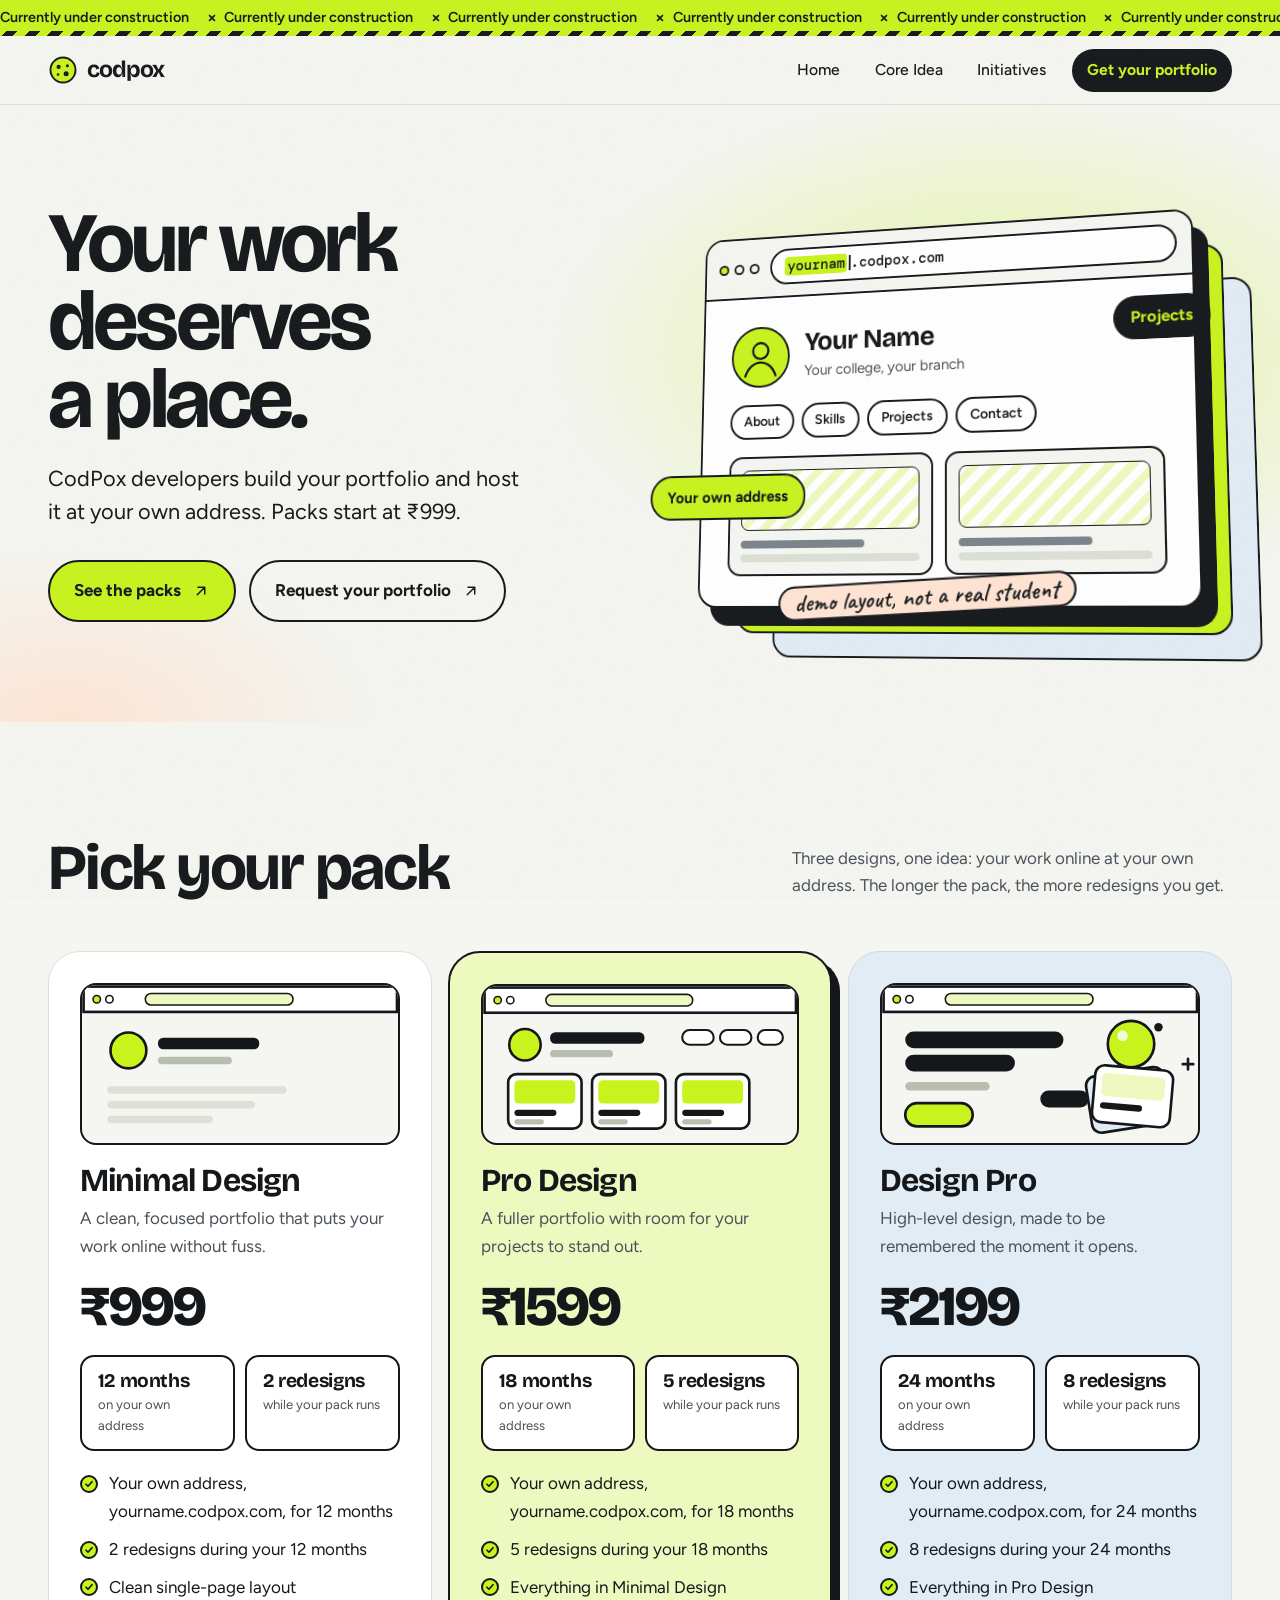
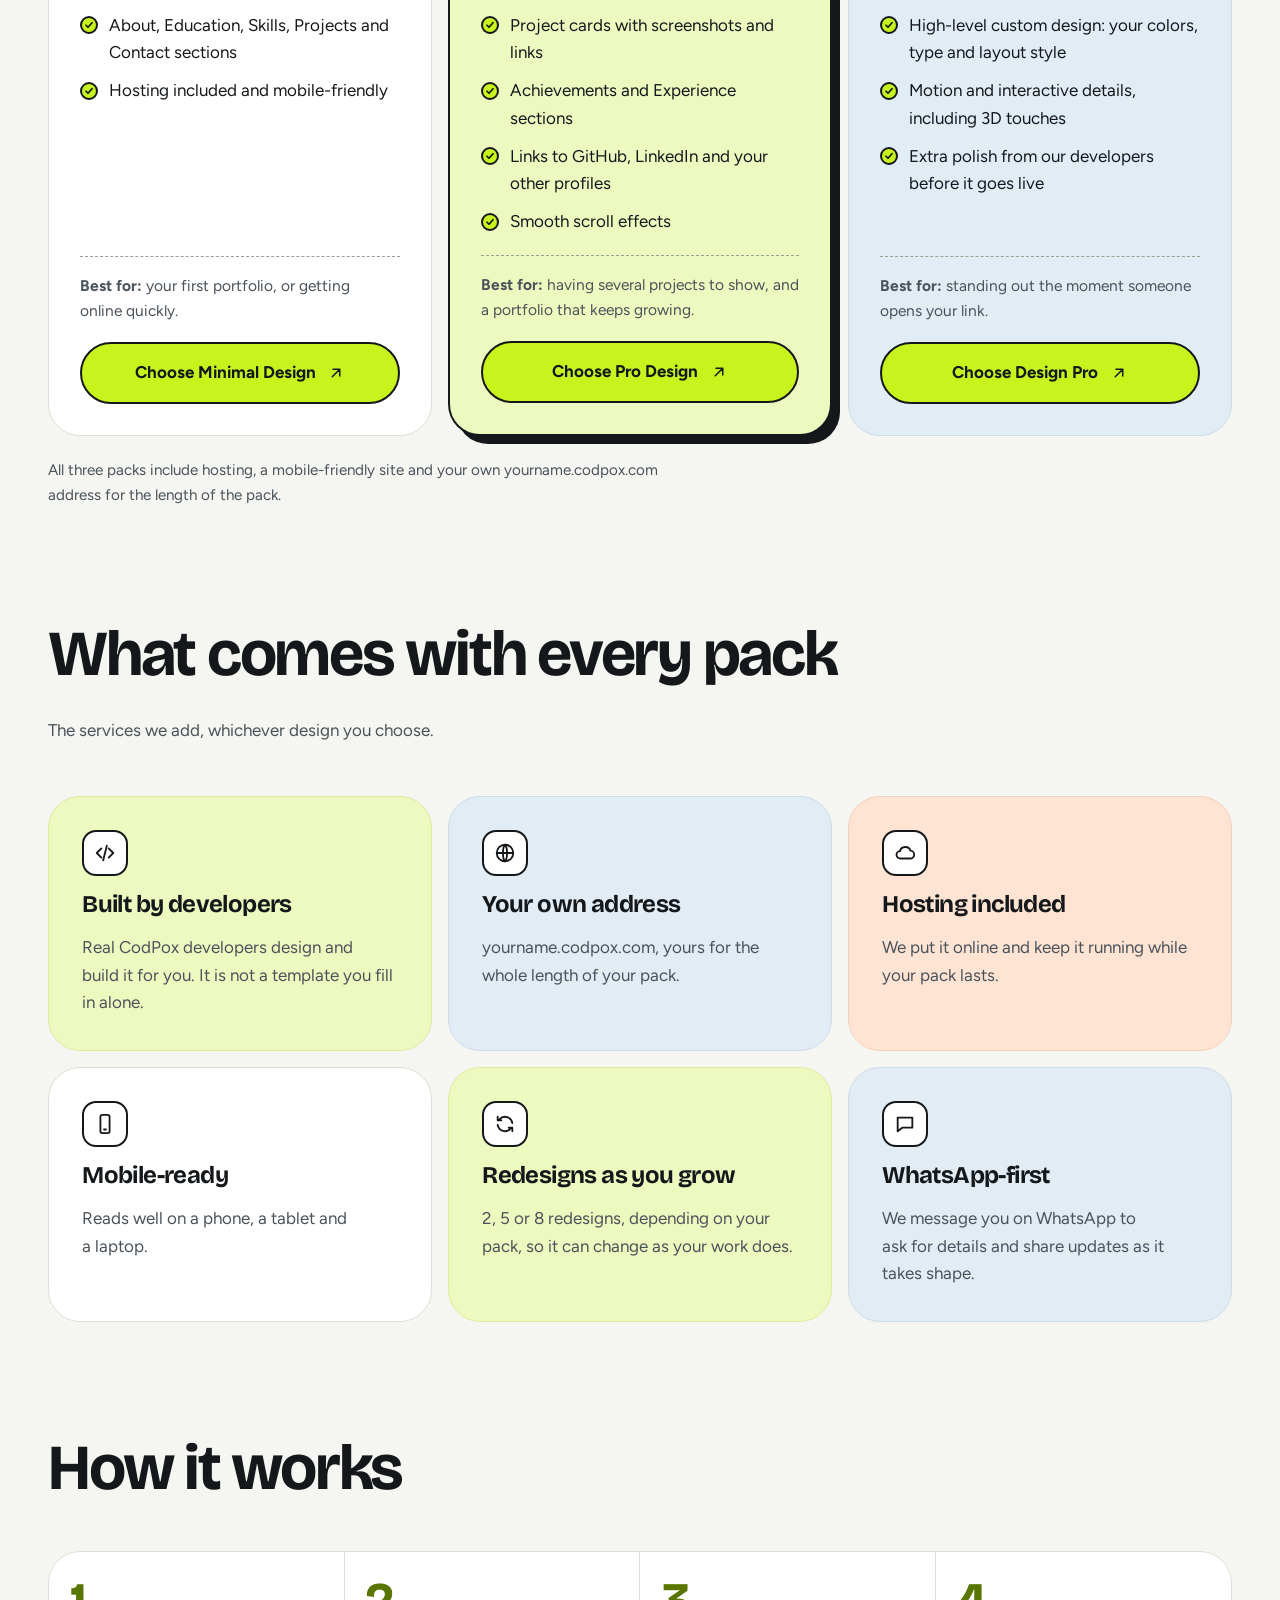
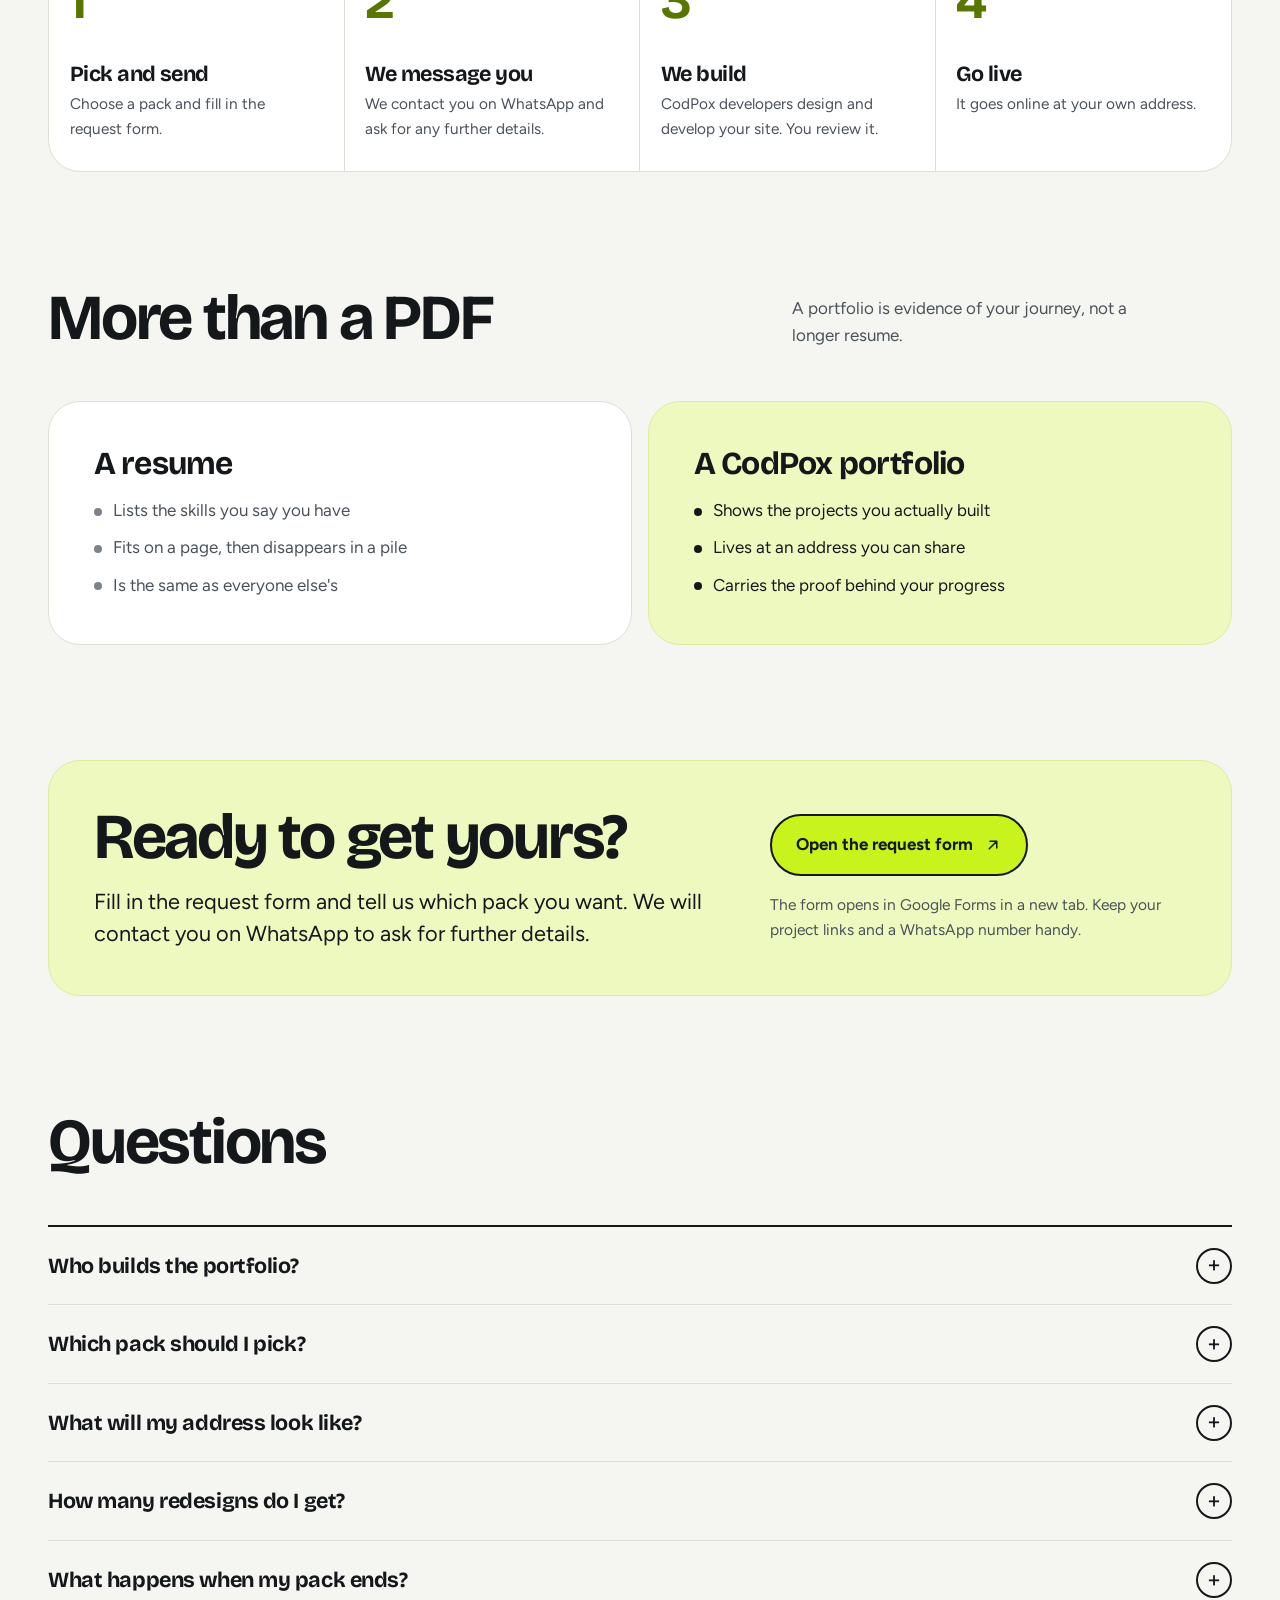
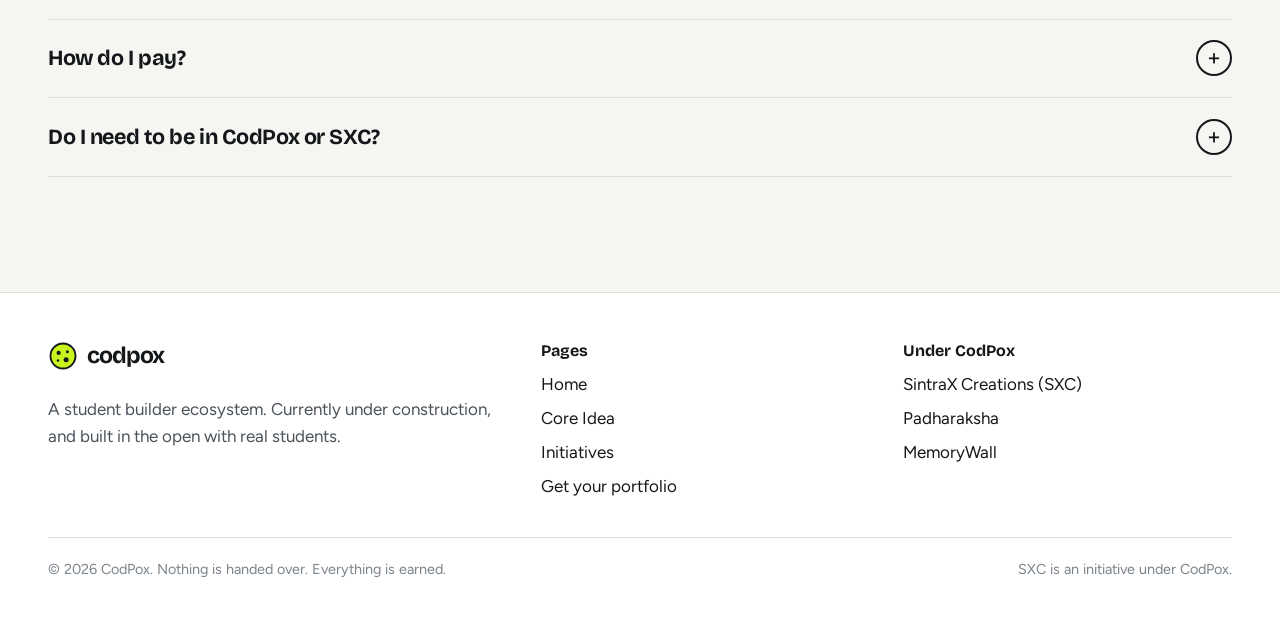
==== commit bae578da: "Redesign Get Portfolio page with three packs and Google Form link" ====
--- a/portfolio.html
+++ b/portfolio.html
@@ -4,7 +4,7 @@
 <meta charset="utf-8">
 <meta name="viewport" content="width=device-width,initial-scale=1">
 <title>Get your portfolio | CodPox</title>
-<meta name="description" content="CodPox developers build your portfolio and host it at yourname.codpox.com. Your work deserves a place.">
+<meta name="description" content="CodPox developers build your portfolio and host it at yourname.codpox.com. Three packs from ₹999.">
 <meta name="theme-color" content="#C8F31D">
 <link rel="icon" href="data:image/svg+xml,%3Csvg xmlns='http://www.w3.org/2000/svg' viewBox='0 0 48 48'%3E%3Ccircle cx='24' cy='24' r='20' fill='%23C8F31D' stroke='%2315181B' stroke-width='3'/%3E%3Ccircle cx='17' cy='19' r='3.4'/%3E%3Ccircle cx='31' cy='17' r='2.4'/%3E%3Ccircle cx='29' cy='30' r='4'/%3E%3C/svg%3E">
 <link rel="preconnect" href="https://fonts.googleapis.com">
@@ -31,8 +31,8 @@
 <div class="wrap">
 <div>
 <h1>Your work deserves a place.</h1>
-<p class="lead">CodPox developers build your portfolio and host it at your own address.</p>
-<div class="actions"><a class="btn" href="#request-form">Request your portfolio <svg class="ico" viewBox="0 0 24 24" aria-hidden="true"><use href="#i-arrow"/></svg></a><a class="btn btn--ghost" href="#how">How it works</a></div>
+<p class="lead">CodPox developers build your portfolio and host it at your own address. Packs start at ₹999.</p>
+<div class="actions"><a class="btn" href="#packs">See the packs <svg class="ico" viewBox="0 0 24 24" aria-hidden="true"><use href="#i-arrow"/></svg></a><a class="btn btn--ghost" href="https://forms.gle/HE9ZDQaqFjRHSJsR6" target="_blank" rel="noopener">Request your portfolio <svg class="ico" viewBox="0 0 24 24" aria-hidden="true"><use href="#i-arrow"/></svg></a></div>
 </div>
 <div class="stage3d"><div class="tilt" data-tilt>
 <div class="browser">
@@ -49,26 +49,52 @@
 </div>
 </section>
 
-<section class="sec">
-<div class="wrap split">
-<h2>What is this service?</h2>
-<div>
-<p class="lead">A personal website built for you by CodPox developers, in your name, at studentname.codpox.com.</p>
-<p>It shows who you are and what you have built. You bring the work. We design it, develop it and host it.</p>
-</div>
+<section class="sec" id="packs">
+<div class="wrap">
+<div class="head"><h2>Pick your pack</h2><p>Three designs, one idea: your work online at your own address. The longer the pack, the more redesigns you get.</p></div>
+<div class="packs"><article class="pack pack--min">
+<div class="wire"><svg viewBox="0 0 300 150" role="img" aria-label="Preview of the min design level"><rect x="1.5" y="1.5" width="297" height="24" fill="#fff" stroke="#15181B" stroke-width="2.5"/><circle cx="14" cy="13.5" r="3.5" fill="#C8F31D" stroke="#15181B" stroke-width="1.5"/><circle cx="26" cy="13.5" r="3.5" fill="none" stroke="#15181B" stroke-width="1.5"/><rect x="60" y="8" width="140" height="11" rx="5.5" fill="#EEF9BF" stroke="#15181B" stroke-width="1.5"/><circle cx="44" cy="62" r="17" fill="#C8F31D" stroke="#15181B" stroke-width="2.5"/>
+<rect x="72" y="50" width="96" height="11" rx="5" fill="#15181B"/><rect x="72" y="68" width="70" height="7" rx="3.5" fill="#B8BEB0"/>
+<rect x="24" y="96" width="170" height="7" rx="3.5" fill="#DCE0D6"/><rect x="24" y="110" width="140" height="7" rx="3.5" fill="#DCE0D6"/><rect x="24" y="124" width="100" height="7" rx="3.5" fill="#DCE0D6"/></svg></div>
+<div><h3>Minimal Design</h3><p style="margin-top:.4rem">A clean, focused portfolio that puts your work online without fuss.</p></div>
+<div class="price">₹999</div>
+<div class="terms"><div><strong>12 months</strong><span>on your own address</span></div><div><strong>2 redesigns</strong><span>while your pack runs</span></div></div>
+<ul class="feat"><li>Your own address, yourname.codpox.com, for 12 months</li><li>2 redesigns during your 12 months</li><li>Clean single-page layout</li><li>About, Education, Skills, Projects and Contact sections</li><li>Hosting included and mobile-friendly</li></ul>
+<p class="best"><b>Best for:</b> your first portfolio, or getting online quickly.</p>
+<a class="btn" href="https://forms.gle/HE9ZDQaqFjRHSJsR6" target="_blank" rel="noopener">Choose Minimal Design <svg class="ico" viewBox="0 0 24 24" aria-hidden="true"><use href="#i-arrow"/></svg></a>
+</article><article class="pack pack--pro">
+<div class="wire"><svg viewBox="0 0 300 150" role="img" aria-label="Preview of the pro design level"><rect x="1.5" y="1.5" width="297" height="24" fill="#fff" stroke="#15181B" stroke-width="2.5"/><circle cx="14" cy="13.5" r="3.5" fill="#C8F31D" stroke="#15181B" stroke-width="1.5"/><circle cx="26" cy="13.5" r="3.5" fill="none" stroke="#15181B" stroke-width="1.5"/><rect x="60" y="8" width="140" height="11" rx="5.5" fill="#EEF9BF" stroke="#15181B" stroke-width="1.5"/><circle cx="40" cy="56" r="15" fill="#C8F31D" stroke="#15181B" stroke-width="2.5"/>
+<rect x="64" y="44" width="90" height="11" rx="5" fill="#15181B"/><rect x="64" y="61" width="60" height="7" rx="3.5" fill="#B8BEB0"/>
+<rect x="190" y="42" width="30" height="14" rx="7" fill="#fff" stroke="#15181B" stroke-width="2"/><rect x="226" y="42" width="30" height="14" rx="7" fill="#fff" stroke="#15181B" stroke-width="2"/><rect x="262" y="42" width="24" height="14" rx="7" fill="#fff" stroke="#15181B" stroke-width="2"/>
+<rect x="24" y="84" width="70" height="52" rx="8" fill="#fff" stroke="#15181B" stroke-width="2.5"/><rect x="30" y="90" width="58" height="22" rx="4" fill="#C8F31D"/><rect x="30" y="118" width="40" height="6" rx="3" fill="#15181B"/><rect x="30" y="127" width="28" height="5" rx="2.5" fill="#B8BEB0"/><rect x="104" y="84" width="70" height="52" rx="8" fill="#fff" stroke="#15181B" stroke-width="2.5"/><rect x="110" y="90" width="58" height="22" rx="4" fill="#C8F31D"/><rect x="110" y="118" width="40" height="6" rx="3" fill="#15181B"/><rect x="110" y="127" width="28" height="5" rx="2.5" fill="#B8BEB0"/><rect x="184" y="84" width="70" height="52" rx="8" fill="#fff" stroke="#15181B" stroke-width="2.5"/><rect x="190" y="90" width="58" height="22" rx="4" fill="#C8F31D"/><rect x="190" y="118" width="40" height="6" rx="3" fill="#15181B"/><rect x="190" y="127" width="28" height="5" rx="2.5" fill="#B8BEB0"/></svg></div>
+<div><h3>Pro Design</h3><p style="margin-top:.4rem">A fuller portfolio with room for your projects to stand out.</p></div>
+<div class="price">₹1599</div>
+<div class="terms"><div><strong>18 months</strong><span>on your own address</span></div><div><strong>5 redesigns</strong><span>while your pack runs</span></div></div>
+<ul class="feat"><li>Your own address, yourname.codpox.com, for 18 months</li><li>5 redesigns during your 18 months</li><li>Everything in Minimal Design</li><li>Project cards with screenshots and links</li><li>Achievements and Experience sections</li><li>Links to GitHub, LinkedIn and your other profiles</li><li>Smooth scroll effects</li></ul>
+<p class="best"><b>Best for:</b> having several projects to show, and a portfolio that keeps growing.</p>
+<a class="btn" href="https://forms.gle/HE9ZDQaqFjRHSJsR6" target="_blank" rel="noopener">Choose Pro Design <svg class="ico" viewBox="0 0 24 24" aria-hidden="true"><use href="#i-arrow"/></svg></a>
+</article><article class="pack pack--dp">
+<div class="wire"><svg viewBox="0 0 300 150" role="img" aria-label="Preview of the dp design level"><rect x="1.5" y="1.5" width="297" height="24" fill="#fff" stroke="#15181B" stroke-width="2.5"/><circle cx="14" cy="13.5" r="3.5" fill="#C8F31D" stroke="#15181B" stroke-width="1.5"/><circle cx="26" cy="13.5" r="3.5" fill="none" stroke="#15181B" stroke-width="1.5"/><rect x="60" y="8" width="140" height="11" rx="5.5" fill="#EEF9BF" stroke="#15181B" stroke-width="1.5"/><rect x="22" y="44" width="150" height="16" rx="8" fill="#15181B"/><rect x="22" y="66" width="104" height="16" rx="8" fill="#15181B"/><rect x="22" y="92" width="80" height="8" rx="4" fill="#B8BEB0"/>
+<rect x="22" y="112" width="64" height="22" rx="11" fill="#C8F31D" stroke="#15181B" stroke-width="2.5"/>
+<g transform="rotate(-9 232 110)"><rect x="196" y="82" width="74" height="54" rx="9" fill="#E1ECF5" stroke="#15181B" stroke-width="2.5"/></g>
+<g transform="rotate(5 232 110)"><rect x="200" y="78" width="74" height="54" rx="9" fill="#fff" stroke="#15181B" stroke-width="2.5"/><rect x="207" y="85" width="60" height="22" rx="4" fill="#EEF9BF"/><rect x="207" y="113" width="40" height="6" rx="3" fill="#15181B"/></g>
+<circle cx="236" cy="56" r="22" fill="#C8F31D" stroke="#15181B" stroke-width="2.5"/><circle cx="228" cy="48" r="5" fill="#fff" opacity=".8"/><circle cx="262" cy="40" r="4" fill="#15181B"/>
+<rect x="150" y="100" width="46" height="16" rx="8" fill="#15181B"/><path d="M290 70v10M285 75h10" stroke="#15181B" stroke-width="2.5" stroke-linecap="round"/></svg></div>
+<div><h3>Design Pro</h3><p style="margin-top:.4rem">High-level design, made to be remembered the moment it opens.</p></div>
+<div class="price">₹2199</div>
+<div class="terms"><div><strong>24 months</strong><span>on your own address</span></div><div><strong>8 redesigns</strong><span>while your pack runs</span></div></div>
+<ul class="feat"><li>Your own address, yourname.codpox.com, for 24 months</li><li>8 redesigns during your 24 months</li><li>Everything in Pro Design</li><li>High-level custom design: your colors, type and layout style</li><li>Motion and interactive details, including 3D touches</li><li>Extra polish from our developers before it goes live</li></ul>
+<p class="best"><b>Best for:</b> standing out the moment someone opens your link.</p>
+<a class="btn" href="https://forms.gle/HE9ZDQaqFjRHSJsR6" target="_blank" rel="noopener">Choose Design Pro <svg class="ico" viewBox="0 0 24 24" aria-hidden="true"><use href="#i-arrow"/></svg></a>
+</article></div>
+<p class="fineprint">All three packs include hosting, a mobile-friendly site and your own yourname.codpox.com address for the length of the pack.</p>
 </div>
 </section>
 
 <section class="sec" style="padding-top:0">
 <div class="wrap">
-<div class="head"><h2>What you get</h2></div>
-<div class="get">
-<article class="card g1 panel--lime"><h3>Built by CodPox developers</h3><p>Designed and developed for you, not a template you fill in alone.</p></article>
-<article class="card g2 panel--sky"><h3>Your own address</h3><p>A subdomain in your name, like yourname.codpox.com.</p></article>
-<article class="card g3"><h3>Hosting included</h3><p>We put it online and keep it running.</p></article>
-<article class="card g4"><h3>Works on mobile</h3><p>It reads well on a phone, a tablet and a laptop.</p></article>
-<article class="card g5 panel--peach"><h3>Your story, in sections</h3><p>About, Education, Skills, Projects, Achievements and Contact.</p></article>
-</div>
+<div class="head"><h2>What comes with every pack</h2><p>The services we add, whichever design you choose.</p></div>
+<div class="svc"><article class="card t-lime"><svg class="ic" viewBox="0 0 24 24" aria-hidden="true"><path d="m8 7-5 5 5 5M16 7l5 5-5 5M14 4l-4 16"/></svg><h3>Built by developers</h3><p>Real CodPox developers design and build it for you. It is not a template you fill in alone.</p></article><article class="card t-sky"><svg class="ic" viewBox="0 0 24 24" aria-hidden="true"><circle cx="12" cy="12" r="9"/><path d="M3 12h18M12 3c3 3 3 15 0 18M12 3c-3 3-3 15 0 18"/></svg><h3>Your own address</h3><p>yourname.codpox.com, yours for the whole length of your pack.</p></article><article class="card t-peach"><svg class="ic" viewBox="0 0 24 24" aria-hidden="true"><path d="M7 18a4 4 0 0 1-.5-8A6 6 0 0 1 18 9.5a4.2 4.2 0 0 1-.5 8.5Z"/></svg><h3>Hosting included</h3><p>We put it online and keep it running while your pack lasts.</p></article><article class="card "><svg class="ic" viewBox="0 0 24 24" aria-hidden="true"><rect x="7" y="2" width="10" height="20" rx="2"/><path d="M11 18h2"/></svg><h3>Mobile-ready</h3><p>Reads well on a phone, a tablet and a laptop.</p></article><article class="card t-lime"><svg class="ic" viewBox="0 0 24 24" aria-hidden="true"><path d="M20 11a8 8 0 0 0-14-4M4 4v4h4M4 13a8 8 0 0 0 14 4M20 20v-4h-4"/></svg><h3>Redesigns as you grow</h3><p>2, 5 or 8 redesigns, depending on your pack, so it can change as your work does.</p></article><article class="card t-sky"><svg class="ic" viewBox="0 0 24 24" aria-hidden="true"><path d="M4 5h16v11H9l-5 4Z"/></svg><h3>WhatsApp-first</h3><p>We message you on WhatsApp to ask for details and share updates as it takes shape.</p></article></div>
 </div>
 </section>
 
@@ -76,9 +102,9 @@
 <div class="wrap">
 <div class="head"><h2>How it works</h2></div>
 <div class="steps" style="grid-template-columns:repeat(4,1fr)">
-<div class="step"><h3>Share</h3><p>Send your details and links to your work.</p></div>
-<div class="step"><h3>We build</h3><p>CodPox developers design and develop your site.</p></div>
-<div class="step"><h3>You review</h3><p>Look it over and ask for changes.</p></div>
+<div class="step"><h3>Pick and send</h3><p>Choose a pack and fill in the request form.</p></div>
+<div class="step"><h3>We message you</h3><p>We contact you on WhatsApp and ask for any further details.</p></div>
+<div class="step"><h3>We build</h3><p>CodPox developers design and develop your site. You review it.</p></div>
 <div class="step"><h3>Go live</h3><p>It goes online at your own address.</p></div>
 </div>
 </div>
@@ -95,37 +121,25 @@
 </section>
 
 <section class="sec" id="request-form" style="padding-top:0">
-<div class="wrap formwrap">
-<div><h2>Request your portfolio</h2><p class="lead" style="margin-top:1.2rem">Tell us who you are and where your work lives. We will take it from there.</p>
-<p style="margin-top:1rem">We confirm the timeline and any cost with you after your request.</p></div>
-<div>
-<form id="request" data-contact="">
-<div class="two">
-<label>Your name<input name="name" required autocomplete="name"></label>
-<label>College and branch<input name="college" required placeholder="College, branch"></label>
+<div class="wrap"><div class="panel panel--lime ctapanel">
+<div><h2>Ready to get yours?</h2>
+<p class="lead" style="margin-top:1rem">Fill in the request form and tell us which pack you want. We will contact you on WhatsApp to ask for further details.</p></div>
+<div class="ctaside">
+<div class="actions" style="margin-top:0"><a class="btn" href="https://forms.gle/HE9ZDQaqFjRHSJsR6" target="_blank" rel="noopener">Open the request form <svg class="ico" viewBox="0 0 24 24" aria-hidden="true"><use href="#i-arrow"/></svg></a></div>
+<p>The form opens in Google Forms in a new tab. Keep your project links and a WhatsApp number handy.</p>
 </div>
-<label>Preferred address<span class="field"><input name="address" required placeholder="yourname" pattern="[A-Za-z0-9\-]+" title="Letters, numbers and hyphens only" autocapitalize="none"><span>.codpox.com</span></span></label>
-<label>Links to your projects <small>Optional. GitHub, live sites, anything you want shown.</small><textarea name="links"></textarea></label>
-<label>Contact number<input name="phone" type="tel" required autocomplete="tel"></label>
-<div><button class="btn" type="submit">Request your portfolio <svg class="ico" viewBox="0 0 24 24" aria-hidden="true"><use href="#i-arrow"/></svg></button></div>
-</form>
-<div class="result" id="result" role="status" aria-live="polite">
-<h3>Your request is ready</h3>
-<pre id="summary"></pre>
-<p id="result-note"></p>
-<div class="actions" style="margin-top:1rem"><button class="btn btn--ghost" id="copy" type="button">Copy request</button></div>
-</div>
-</div>
-</div>
+</div></div>
 </section>
 
 <section class="sec" style="padding-top:0">
 <div class="wrap">
 <div class="head"><h2>Questions</h2></div>
 <details><summary>Who builds the portfolio?</summary><p>CodPox developers design and develop it for you.</p></details>
+<details><summary>Which pack should I pick?</summary><p>Minimal Design if you want a clean portfolio online quickly. Pro Design if you have several projects to show. Design Pro if you want a high-level custom look. Not sure? Ask us on WhatsApp after you send the form.</p></details>
 <details><summary>What will my address look like?</summary><p>A subdomain in your name, such as yourname.codpox.com. If the name you want is taken, we will agree on another with you.</p></details>
-<details><summary>Can I ask for changes?</summary><p>Yes. You review the portfolio before it goes live and can ask for changes then.</p></details>
-<details><summary>How long does it take, and what does it cost?</summary><p>We confirm both with you after you send your request.</p></details>
+<details><summary>How many redesigns do I get?</summary><p>Minimal Design includes 2, Pro Design includes 5 and Design Pro includes 8, all within the length of your pack. Tell us what you want to change and we will confirm it with you on WhatsApp.</p></details>
+<details><summary>What happens when my pack ends?</summary><p>Your address stays live for the full length of your pack. We will message you before it ends so we can agree on the next step together.</p></details>
+<details><summary>How do I pay?</summary><p>After you send the form, we contact you on WhatsApp, confirm your pack and share the payment details there.</p></details>
 <details><summary>Do I need to be in CodPox or SXC?</summary><p>Your portfolio shows the work you have built. Send your request and we will confirm the details with you.</p></details>
 </div>
 </section>
--- a/css/style.css
+++ b/css/style.css
@@ -388,3 +388,40 @@
   .line>span{transform:none}
   .track{animation:none}
 }
+
+/* ---------- PORTFOLIO packs, services, request panel ---------- */
+.packs{display:grid;grid-template-columns:repeat(3,1fr);gap:16px;align-items:stretch}
+.pack{display:flex;flex-direction:column;gap:1.2rem;padding:clamp(22px,2.4vw,32px);border-radius:var(--r-lg);background:#fff;border:1px solid var(--line)}
+.pack--pro{background:var(--lime-pale);border:2px solid var(--ink);box-shadow:8px 8px 0 var(--ink)}
+.pack--dp{background:var(--sky);border-color:#CBDCEA}
+.pack .wire{border:2px solid var(--ink);border-radius:16px;background:var(--paper);overflow:hidden}
+.pack .wire svg{width:100%;height:auto}
+.pack h3{font-size:2rem}
+.price{font:800 clamp(2.8rem,4.4vw,3.8rem)/1 var(--display);letter-spacing:-.05em}
+.terms{display:grid;grid-template-columns:1fr 1fr;gap:10px}
+.terms div{display:flex;flex-direction:column;padding:.8rem 1rem;border:2px solid var(--ink);border-radius:14px;background:#fff}
+.terms strong{font:700 1.2rem/1.1 var(--display);letter-spacing:-.02em}
+.terms span{font-size:.82rem;color:var(--ink-2);margin-top:.2rem;overflow-wrap:anywhere}
+.feat{list-style:none;padding:0;display:grid;gap:.65rem}
+.feat li{position:relative;padding-left:1.8rem;color:var(--ink)}
+.feat li::before{content:"";position:absolute;left:0;top:.28em;width:18px;height:18px;border-radius:50%;border:2px solid var(--ink);background:var(--lime) url("data:image/svg+xml,%3Csvg xmlns='http://www.w3.org/2000/svg' viewBox='0 0 24 24' fill='none' stroke='%2315181B' stroke-width='3.5' stroke-linecap='round' stroke-linejoin='round'%3E%3Cpath d='m6 12.5 4 4 8-9'/%3E%3C/svg%3E") center/12px no-repeat}
+.pack .best{border-top:1px dashed #9AA192;padding-top:1rem;font-size:.97rem;margin-top:auto}
+.pack .btn{justify-content:center}
+.fineprint{margin-top:1.4rem;font-size:.95rem}
+@media(max-width:1000px){.packs{grid-template-columns:1fr}.pack--pro{box-shadow:6px 6px 0 var(--ink)}}
+
+.svc{display:grid;grid-template-columns:repeat(3,1fr);gap:16px}
+.svc .card{min-height:210px}
+.svc .card h3{font-size:1.5rem}
+.card.t-lime{background:var(--lime-pale);border-color:#DDEBA1}
+.card.t-sky{background:var(--sky);border-color:#CBDCEA}
+.card.t-peach{background:var(--peach);border-color:#F4D0B9}
+.ic{width:46px;height:46px;padding:10px;border:2px solid var(--ink);border-radius:14px;background:#fff;fill:none;stroke:var(--ink);stroke-width:2;stroke-linecap:round;stroke-linejoin:round}
+@media(max-width:900px){.svc{grid-template-columns:1fr 1fr}}
+@media(max-width:560px){.svc{grid-template-columns:1fr}}
+
+.ctapanel{display:grid;grid-template-columns:1.2fr .8fr;gap:clamp(24px,4vw,56px);align-items:center}
+.ctaside p{margin-top:1rem;font-size:.97rem}
+@media(max-width:860px){.ctapanel{grid-template-columns:1fr}}
+@media(max-width:860px){.steps[style]{grid-template-columns:1fr 1fr!important}}
+@media(max-width:560px){.steps[style]{grid-template-columns:1fr!important}}
